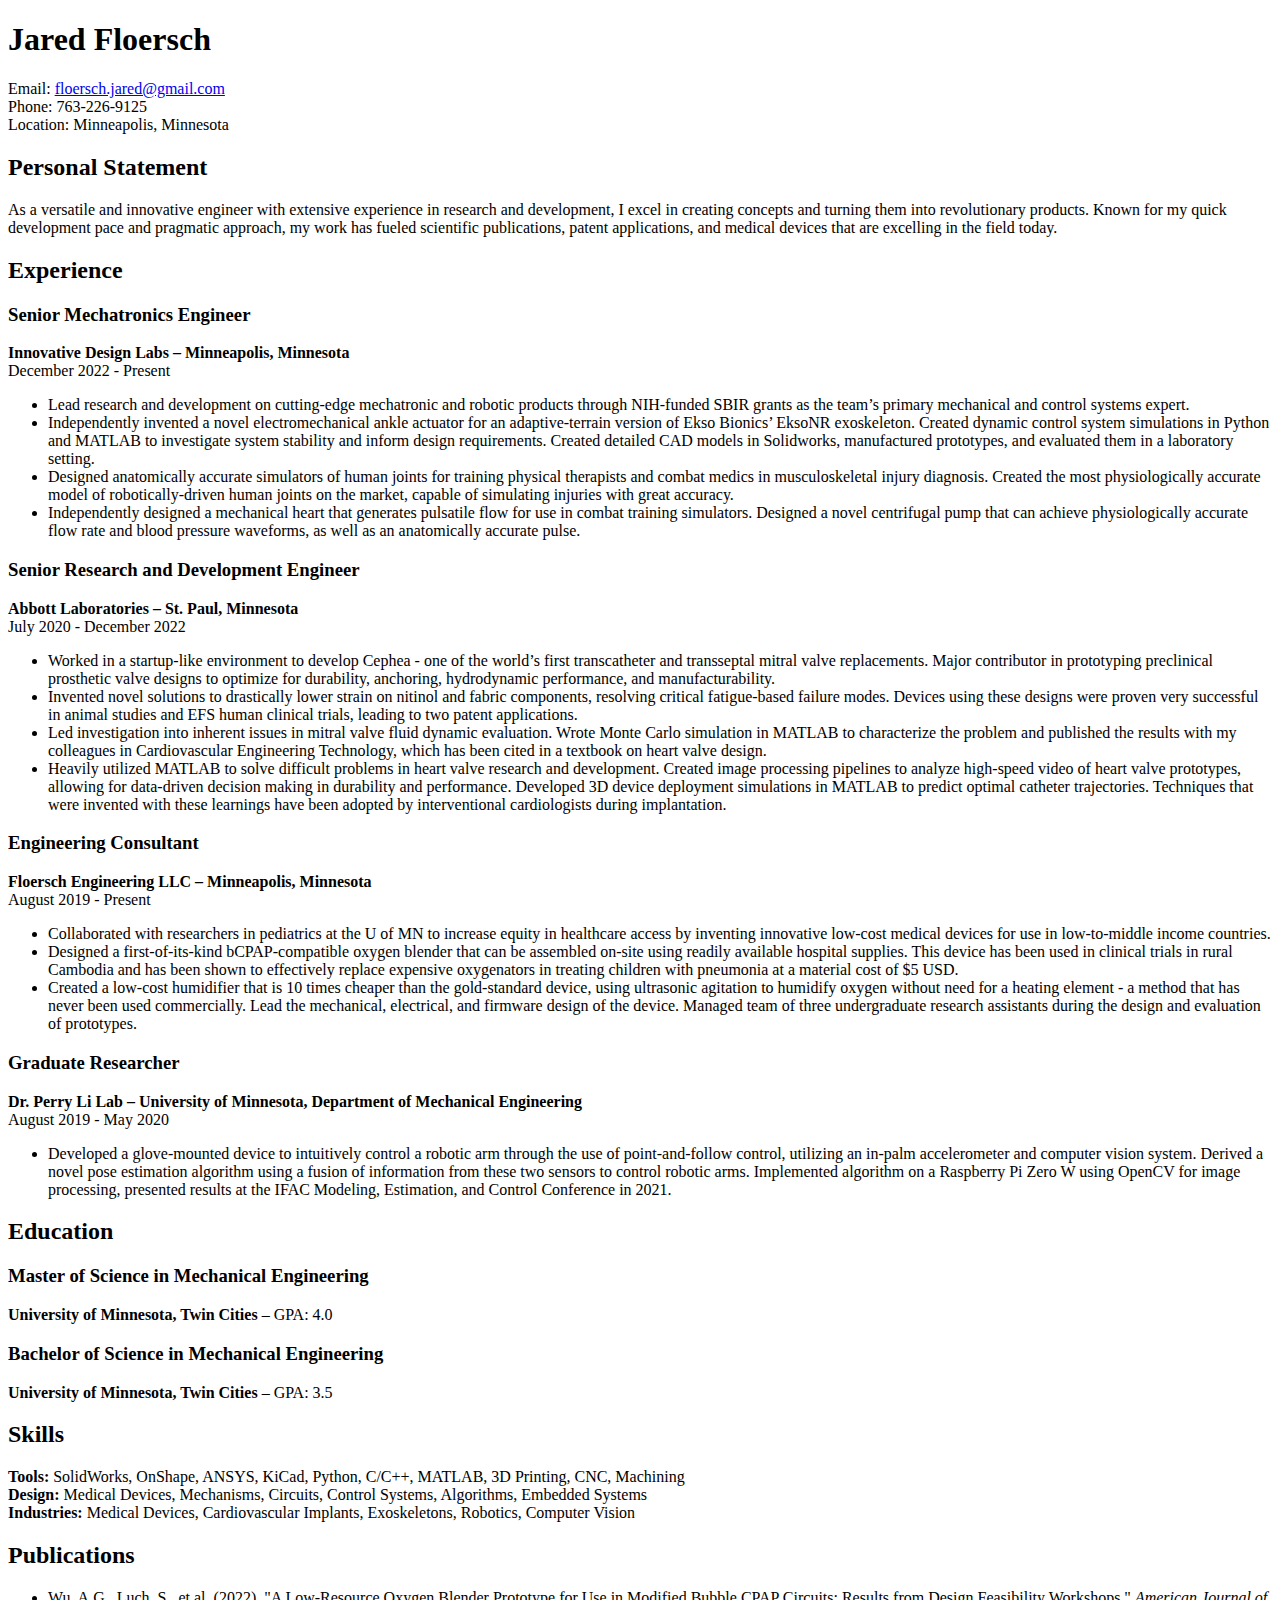
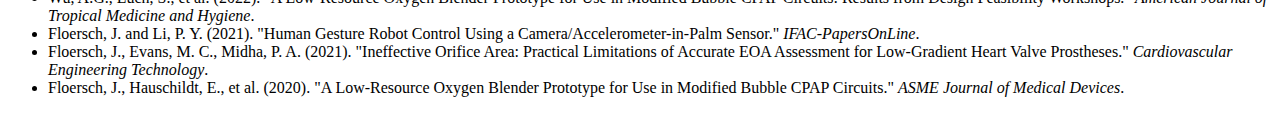
==== index.html @ d8b74ffd "latex" ====
<!DOCTYPE html>
<html lang="en">
<head>
<meta charset="UTF-8">
<title>Jared Floersch - Resume</title>
<link rel="stylesheet" href="https://latex.now.sh/style.css">
</head>
<body>
<h1>Jared Floersch</h1>
<p>Email: <a href="mailto:floersch.jared@gmail.com">floersch.jared@gmail.com</a><br>
Phone: 763-226-9125<br>
Location: Minneapolis, Minnesota</p>

<h2>Personal Statement</h2>
<p>As a versatile and innovative engineer with extensive experience in research and development, I excel in creating concepts and turning them into revolutionary products. Known for my quick development pace and pragmatic approach, my work has fueled scientific publications, patent applications, and medical devices that are excelling in the field today.</p>

<h2>Experience</h2>
<h3>Senior Mechatronics Engineer</h3>
<p><strong>Innovative Design Labs – Minneapolis, Minnesota</strong><br>
December 2022 - Present</p>
<ul>
<li>Lead research and development on cutting-edge mechatronic and robotic products through NIH-funded SBIR grants as the team’s primary mechanical and control systems expert.</li>
<li>Independently invented a novel electromechanical ankle actuator for an adaptive-terrain version of Ekso Bionics’ EksoNR exoskeleton. Created dynamic control system simulations in Python and MATLAB to investigate system stability and inform design requirements. Created detailed CAD models in Solidworks, manufactured prototypes, and evaluated them in a laboratory setting.</li>
<li>Designed anatomically accurate simulators of human joints for training physical therapists and combat medics in musculoskeletal injury diagnosis. Created the most physiologically accurate model of robotically-driven human joints on the market, capable of simulating injuries with great accuracy.</li>
<li>Independently designed a mechanical heart that generates pulsatile flow for use in combat training simulators. Designed a novel centrifugal pump that can achieve physiologically accurate flow rate and blood pressure waveforms, as well as an anatomically accurate pulse.</li>
</ul>

<h3>Senior Research and Development Engineer</h3>
<p><strong>Abbott Laboratories – St. Paul, Minnesota</strong><br>
July 2020 - December 2022</p>
<ul>
<li>Worked in a startup-like environment to develop Cephea - one of the world’s first transcatheter and transseptal mitral valve replacements. Major contributor in prototyping preclinical prosthetic valve designs to optimize for durability, anchoring, hydrodynamic performance, and manufacturability.</li>
<li>Invented novel solutions to drastically lower strain on nitinol and fabric components, resolving critical fatigue-based failure modes. Devices using these designs were proven very successful in animal studies and EFS human clinical trials, leading to two patent applications.</li>
<li>Led investigation into inherent issues in mitral valve fluid dynamic evaluation. Wrote Monte Carlo simulation in MATLAB to characterize the problem and published the results with my colleagues in Cardiovascular Engineering Technology, which has been cited in a textbook on heart valve design.</li>
<li>Heavily utilized MATLAB to solve difficult problems in heart valve research and development. Created image processing pipelines to analyze high-speed video of heart valve prototypes, allowing for data-driven decision making in durability and performance. Developed 3D device deployment simulations in MATLAB to predict optimal catheter trajectories. Techniques that were invented with these learnings have been adopted by interventional cardiologists during implantation.</li>
</ul>

<h3>Engineering Consultant</h3>
<p><strong>Floersch Engineering LLC – Minneapolis, Minnesota</strong><br>
August 2019 - Present</p>
<ul>
<li>Collaborated with researchers in pediatrics at the U of MN to increase equity in healthcare access by inventing innovative low-cost medical devices for use in low-to-middle income countries.</li>
<li>Designed a first-of-its-kind bCPAP-compatible oxygen blender that can be assembled on-site using readily available hospital supplies. This device has been used in clinical trials in rural Cambodia and has been shown to effectively replace expensive oxygenators in treating children with pneumonia at a material cost of $5 USD.</li>
<li>Created a low-cost humidifier that is 10 times cheaper than the gold-standard device, using ultrasonic agitation to humidify oxygen without need for a heating element - a method that has never been used commercially. Lead the mechanical, electrical, and firmware design of the device. Managed team of three undergraduate research assistants during the design and evaluation of prototypes.</li>
</ul>

<h3>Graduate Researcher</h3>
<p><strong>Dr. Perry Li Lab – University of Minnesota, Department of Mechanical Engineering</strong><br>
August 2019 - May 2020</p>
<ul>
<li>Developed a glove-mounted device to intuitively control a robotic arm through the use of point-and-follow control, utilizing an in-palm accelerometer and computer vision system. Derived a novel pose estimation algorithm using a fusion of information from these two sensors to control robotic arms. Implemented algorithm on a Raspberry Pi Zero W using OpenCV for image processing, presented results at the IFAC Modeling, Estimation, and Control Conference in 2021.
</ul>
<h2>Education</h2>
<h3>Master of Science in Mechanical Engineering</h3>
<p><strong>University of Minnesota, Twin Cities</strong> – GPA: 4.0</p>

<h3>Bachelor of Science in Mechanical Engineering</h3>
<p><strong>University of Minnesota, Twin Cities</strong> – GPA: 3.5</p>

<h2>Skills</h2>
<p><strong>Tools:</strong> SolidWorks, OnShape, ANSYS, KiCad, Python, C/C++, MATLAB, 3D Printing, CNC, Machining<br>
<strong>Design:</strong> Medical Devices, Mechanisms, Circuits, Control Systems, Algorithms, Embedded Systems<br>
<strong>Industries:</strong> Medical Devices, Cardiovascular Implants, Exoskeletons, Robotics, Computer Vision</p>

<h2>Publications</h2>
<ul>
    <li>Wu, A.G., Luch, S., et al. (2022). "A Low-Resource Oxygen Blender Prototype for Use in Modified Bubble CPAP Circuits: Results from Design Feasibility Workshops." <em>American Journal of Tropical Medicine and Hygiene</em>.</li>
    <li>Floersch, J. and Li, P. Y. (2021). "Human Gesture Robot Control Using a Camera/Accelerometer-in-Palm Sensor." <em>IFAC-PapersOnLine</em>.</li>
    <li>Floersch, J., Evans, M. C., Midha, P. A. (2021). "Ineffective Orifice Area: Practical Limitations of Accurate EOA Assessment for Low-Gradient Heart Valve Prostheses." <em>Cardiovascular Engineering Technology</em>.</li>
    <li>Floersch, J., Hauschildt, E., et al. (2020). "A Low-Resource Oxygen Blender Prototype for Use in Modified Bubble CPAP Circuits." <em>ASME Journal of Medical Devices</em>.</li>
</ul>
</body>
</html>
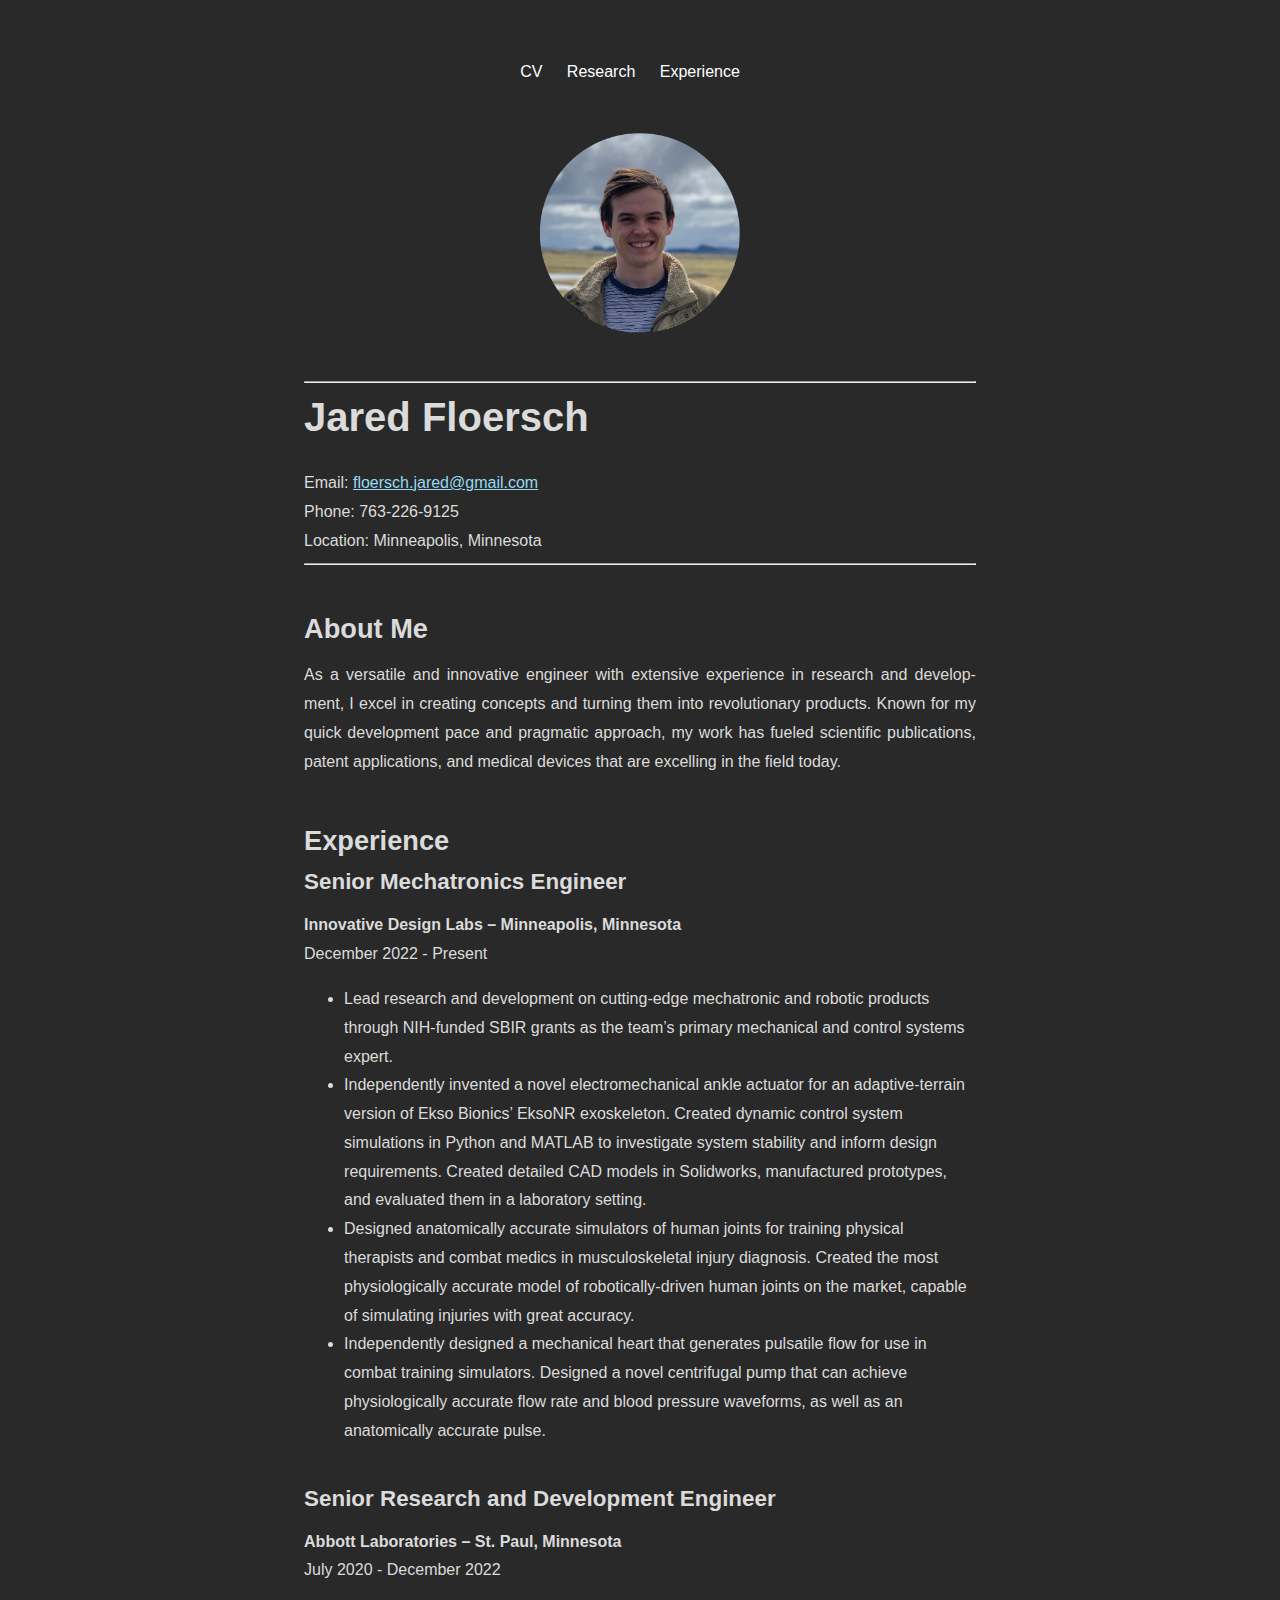
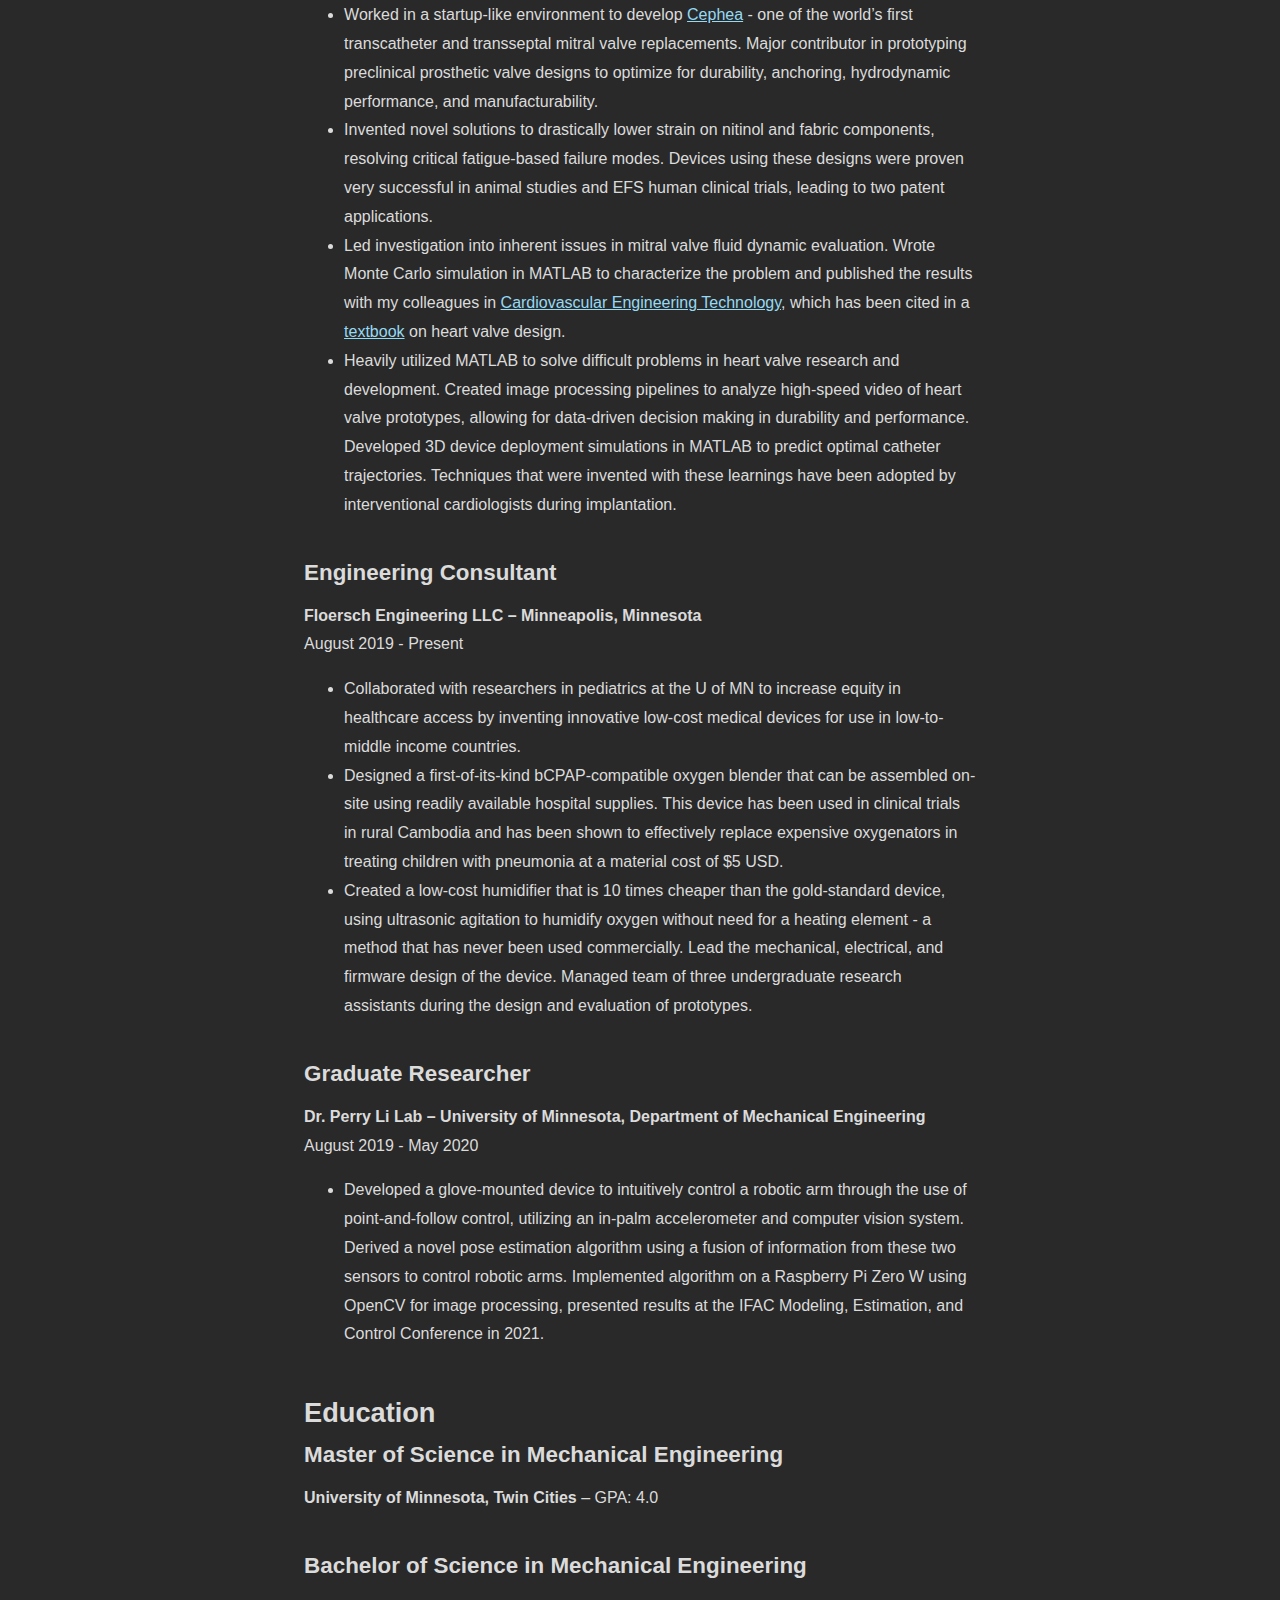
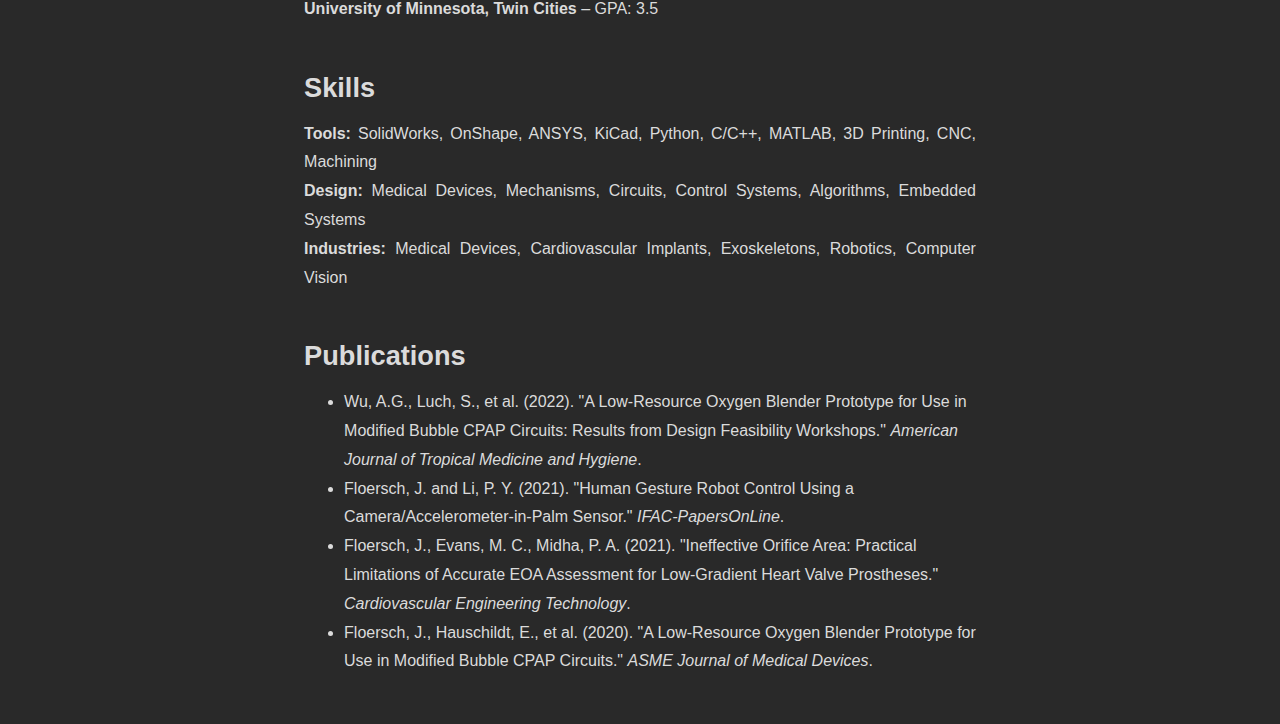
==== commit 3e7c8b94: "found good layout and styling" ====
--- a/index.html
+++ b/index.html
@@ -1,73 +1,90 @@
 <!DOCTYPE html>
 <html lang="en">
 <head>
-<meta charset="UTF-8">
-<title>Jared Floersch - Resume</title>
-<link rel="stylesheet" href="https://latex.now.sh/style.css">
+    <meta charset="UTF-8">
+    <title>Jared Floersch - Resume</title>
+    <link rel="stylesheet" href="styles.css">
 </head>
+
 <body>
-<h1>Jared Floersch</h1>
-<p>Email: <a href="mailto:floersch.jared@gmail.com">floersch.jared@gmail.com</a><br>
-Phone: 763-226-9125<br>
-Location: Minneapolis, Minnesota</p>
+    <nav>
+        <ul>
+            <li><a href="JaredFloerschResume.pdf" target="_blank" aria-label="Open CV in a new tab" rel="noopener noreferrer">CV</a></li>
+            <li><a href="#research">Research</a></li>
+            <li><a href="#experience">Experience</a></li>
+        </ul>
+    </nav>
 
-<h2>Personal Statement</h2>
-<p>As a versatile and innovative engineer with extensive experience in research and development, I excel in creating concepts and turning them into revolutionary products. Known for my quick development pace and pragmatic approach, my work has fueled scientific publications, patent applications, and medical devices that are excelling in the field today.</p>
+    <div style="display: flex; justify-content: center; padding-top: 20px; padding-bottom: 40px;">
+        <img src="pfp_circ.png" alt="Profile Photo" width="200">
+    </div>
 
-<h2>Experience</h2>
-<h3>Senior Mechatronics Engineer</h3>
-<p><strong>Innovative Design Labs – Minneapolis, Minnesota</strong><br>
-December 2022 - Present</p>
-<ul>
-<li>Lead research and development on cutting-edge mechatronic and robotic products through NIH-funded SBIR grants as the team’s primary mechanical and control systems expert.</li>
-<li>Independently invented a novel electromechanical ankle actuator for an adaptive-terrain version of Ekso Bionics’ EksoNR exoskeleton. Created dynamic control system simulations in Python and MATLAB to investigate system stability and inform design requirements. Created detailed CAD models in Solidworks, manufactured prototypes, and evaluated them in a laboratory setting.</li>
-<li>Designed anatomically accurate simulators of human joints for training physical therapists and combat medics in musculoskeletal injury diagnosis. Created the most physiologically accurate model of robotically-driven human joints on the market, capable of simulating injuries with great accuracy.</li>
-<li>Independently designed a mechanical heart that generates pulsatile flow for use in combat training simulators. Designed a novel centrifugal pump that can achieve physiologically accurate flow rate and blood pressure waveforms, as well as an anatomically accurate pulse.</li>
-</ul>
+    <hr>
+    <h1>Jared Floersch</h1>
+    <p>Email: <a href="mailto:floersch.jared@gmail.com">floersch.jared@gmail.com</a><br>
+    Phone: 763-226-9125<br>
+    Location: Minneapolis, Minnesota</p>
 
-<h3>Senior Research and Development Engineer</h3>
-<p><strong>Abbott Laboratories – St. Paul, Minnesota</strong><br>
-July 2020 - December 2022</p>
-<ul>
-<li>Worked in a startup-like environment to develop Cephea - one of the world’s first transcatheter and transseptal mitral valve replacements. Major contributor in prototyping preclinical prosthetic valve designs to optimize for durability, anchoring, hydrodynamic performance, and manufacturability.</li>
-<li>Invented novel solutions to drastically lower strain on nitinol and fabric components, resolving critical fatigue-based failure modes. Devices using these designs were proven very successful in animal studies and EFS human clinical trials, leading to two patent applications.</li>
-<li>Led investigation into inherent issues in mitral valve fluid dynamic evaluation. Wrote Monte Carlo simulation in MATLAB to characterize the problem and published the results with my colleagues in Cardiovascular Engineering Technology, which has been cited in a textbook on heart valve design.</li>
-<li>Heavily utilized MATLAB to solve difficult problems in heart valve research and development. Created image processing pipelines to analyze high-speed video of heart valve prototypes, allowing for data-driven decision making in durability and performance. Developed 3D device deployment simulations in MATLAB to predict optimal catheter trajectories. Techniques that were invented with these learnings have been adopted by interventional cardiologists during implantation.</li>
-</ul>
+    <hr>
 
-<h3>Engineering Consultant</h3>
-<p><strong>Floersch Engineering LLC – Minneapolis, Minnesota</strong><br>
-August 2019 - Present</p>
-<ul>
-<li>Collaborated with researchers in pediatrics at the U of MN to increase equity in healthcare access by inventing innovative low-cost medical devices for use in low-to-middle income countries.</li>
-<li>Designed a first-of-its-kind bCPAP-compatible oxygen blender that can be assembled on-site using readily available hospital supplies. This device has been used in clinical trials in rural Cambodia and has been shown to effectively replace expensive oxygenators in treating children with pneumonia at a material cost of $5 USD.</li>
-<li>Created a low-cost humidifier that is 10 times cheaper than the gold-standard device, using ultrasonic agitation to humidify oxygen without need for a heating element - a method that has never been used commercially. Lead the mechanical, electrical, and firmware design of the device. Managed team of three undergraduate research assistants during the design and evaluation of prototypes.</li>
-</ul>
+    <h2>About Me</h2>
+    <p>As a versatile and innovative engineer with extensive experience in research and development, I excel in creating concepts and turning them into revolutionary products. Known for my quick development pace and pragmatic approach, my work has fueled scientific publications, patent applications, and medical devices that are excelling in the field today.</p>
 
-<h3>Graduate Researcher</h3>
-<p><strong>Dr. Perry Li Lab – University of Minnesota, Department of Mechanical Engineering</strong><br>
-August 2019 - May 2020</p>
-<ul>
-<li>Developed a glove-mounted device to intuitively control a robotic arm through the use of point-and-follow control, utilizing an in-palm accelerometer and computer vision system. Derived a novel pose estimation algorithm using a fusion of information from these two sensors to control robotic arms. Implemented algorithm on a Raspberry Pi Zero W using OpenCV for image processing, presented results at the IFAC Modeling, Estimation, and Control Conference in 2021.
-</ul>
-<h2>Education</h2>
-<h3>Master of Science in Mechanical Engineering</h3>
-<p><strong>University of Minnesota, Twin Cities</strong> – GPA: 4.0</p>
+    <h2>Experience</h2>
+    <h3>Senior Mechatronics Engineer</h3>
+    <p><strong>Innovative Design Labs – Minneapolis, Minnesota</strong><br>
+    December 2022 - Present</p>
+    <ul>
+        <li>Lead research and development on cutting-edge mechatronic and robotic products through NIH-funded SBIR grants as the team’s primary mechanical and control systems expert.</li>
+        <li>Independently invented a novel electromechanical ankle actuator for an adaptive-terrain version of Ekso Bionics’ EksoNR exoskeleton. Created dynamic control system simulations in Python and MATLAB to investigate system stability and inform design requirements. Created detailed CAD models in Solidworks, manufactured prototypes, and evaluated them in a laboratory setting.</li>
+        <li>Designed anatomically accurate simulators of human joints for training physical therapists and combat medics in musculoskeletal injury diagnosis. Created the most physiologically accurate model of robotically-driven human joints on the market, capable of simulating injuries with great accuracy.</li>
+        <li>Independently designed a mechanical heart that generates pulsatile flow for use in combat training simulators. Designed a novel centrifugal pump that can achieve physiologically accurate flow rate and blood pressure waveforms, as well as an anatomically accurate pulse.</li>
+    </ul>
 
-<h3>Bachelor of Science in Mechanical Engineering</h3>
-<p><strong>University of Minnesota, Twin Cities</strong> – GPA: 3.5</p>
+    <h3>Senior Research and Development Engineer</h3>
+    <p><strong>Abbott Laboratories – St. Paul, Minnesota</strong><br>
+    July 2020 - December 2022</p>
+    <ul>
+        <li>Worked in a startup-like environment to develop <a href="http://doi.org/10.1016/j.jcin.2020.08.006">Cephea</a> - one of the world’s first transcatheter and transseptal mitral valve replacements. Major contributor in prototyping preclinical prosthetic valve designs to optimize for durability, anchoring, hydrodynamic performance, and manufacturability.</li>
+        <li>Invented novel solutions to drastically lower strain on nitinol and fabric components, resolving critical fatigue-based failure modes. Devices using these designs were proven very successful in animal studies and EFS human clinical trials, leading to two patent applications.</li>
+        <li>Led investigation into inherent issues in mitral valve fluid dynamic evaluation. Wrote Monte Carlo simulation in MATLAB to characterize the problem and published the results with my colleagues in <a href="https://doi.org/10.1007/s13239-021-00548-5">Cardiovascular Engineering Technology</a>, which has been cited in a <a href="https://doi.org/10.1007/978-3-031-25541-0_15">textbook</a> on heart valve design.</li>
+        <li>Heavily utilized MATLAB to solve difficult problems in heart valve research and development. Created image processing pipelines to analyze high-speed video of heart valve prototypes, allowing for data-driven decision making in durability and performance. Developed 3D device deployment simulations in MATLAB to predict optimal catheter trajectories. Techniques that were invented with these learnings have been adopted by interventional cardiologists during implantation.</li>
+    </ul>
 
-<h2>Skills</h2>
-<p><strong>Tools:</strong> SolidWorks, OnShape, ANSYS, KiCad, Python, C/C++, MATLAB, 3D Printing, CNC, Machining<br>
-<strong>Design:</strong> Medical Devices, Mechanisms, Circuits, Control Systems, Algorithms, Embedded Systems<br>
-<strong>Industries:</strong> Medical Devices, Cardiovascular Implants, Exoskeletons, Robotics, Computer Vision</p>
+    <h3>Engineering Consultant</h3>
+    <p><strong>Floersch Engineering LLC – Minneapolis, Minnesota</strong><br>
+    August 2019 - Present</p>
+    <ul>
+        <li>Collaborated with researchers in pediatrics at the U of MN to increase equity in healthcare access by inventing innovative low-cost medical devices for use in low-to-middle income countries.</li>
+        <li>Designed a first-of-its-kind bCPAP-compatible oxygen blender that can be assembled on-site using readily available hospital supplies. This device has been used in clinical trials in rural Cambodia and has been shown to effectively replace expensive oxygenators in treating children with pneumonia at a material cost of $5 USD.</li>
+        <li>Created a low-cost humidifier that is 10 times cheaper than the gold-standard device, using ultrasonic agitation to humidify oxygen without need for a heating element - a method that has never been used commercially. Lead the mechanical, electrical, and firmware design of the device. Managed team of three undergraduate research assistants during the design and evaluation of prototypes.</li>
+    </ul>
 
-<h2>Publications</h2>
-<ul>
-    <li>Wu, A.G., Luch, S., et al. (2022). "A Low-Resource Oxygen Blender Prototype for Use in Modified Bubble CPAP Circuits: Results from Design Feasibility Workshops." <em>American Journal of Tropical Medicine and Hygiene</em>.</li>
-    <li>Floersch, J. and Li, P. Y. (2021). "Human Gesture Robot Control Using a Camera/Accelerometer-in-Palm Sensor." <em>IFAC-PapersOnLine</em>.</li>
-    <li>Floersch, J., Evans, M. C., Midha, P. A. (2021). "Ineffective Orifice Area: Practical Limitations of Accurate EOA Assessment for Low-Gradient Heart Valve Prostheses." <em>Cardiovascular Engineering Technology</em>.</li>
-    <li>Floersch, J., Hauschildt, E., et al. (2020). "A Low-Resource Oxygen Blender Prototype for Use in Modified Bubble CPAP Circuits." <em>ASME Journal of Medical Devices</em>.</li>
-</ul>
+    <h3>Graduate Researcher</h3>
+    <p><strong>Dr. Perry Li Lab – University of Minnesota, Department of Mechanical Engineering</strong><br>
+    August 2019 - May 2020</p>
+    <ul>
+        <li>Developed a glove-mounted device to intuitively control a robotic arm through the use of point-and-follow control, utilizing an in-palm accelerometer and computer vision system. Derived a novel pose estimation algorithm using a fusion of information from these two sensors to control robotic arms. Implemented algorithm on a Raspberry Pi Zero W using OpenCV for image processing, presented results at the IFAC Modeling, Estimation, and Control Conference in 2021.
+    </ul>
+
+    <h2>Education</h2>
+    <h3>Master of Science in Mechanical Engineering</h3>
+    <p><strong>University of Minnesota, Twin Cities</strong> – GPA: 4.0</p>
+
+    <h3>Bachelor of Science in Mechanical Engineering</h3>
+    <p><strong>University of Minnesota, Twin Cities</strong> – GPA: 3.5</p>
+
+    <h2>Skills</h2>
+    <p><strong>Tools:</strong> SolidWorks, OnShape, ANSYS, KiCad, Python, C/C++, MATLAB, 3D Printing, CNC, Machining<br>
+    <strong>Design:</strong> Medical Devices, Mechanisms, Circuits, Control Systems, Algorithms, Embedded Systems<br>
+    <strong>Industries:</strong> Medical Devices, Cardiovascular Implants, Exoskeletons, Robotics, Computer Vision</p>
+
+    <h2>Publications</h2>
+    <ul>
+        <li>Wu, A.G., Luch, S., et al. (2022). "A Low-Resource Oxygen Blender Prototype for Use in Modified Bubble CPAP Circuits: Results from Design Feasibility Workshops." <em>American Journal of Tropical Medicine and Hygiene</em>.</li>
+        <li>Floersch, J. and Li, P. Y. (2021). "Human Gesture Robot Control Using a Camera/Accelerometer-in-Palm Sensor." <em>IFAC-PapersOnLine</em>.</li>
+        <li>Floersch, J., Evans, M. C., Midha, P. A. (2021). "Ineffective Orifice Area: Practical Limitations of Accurate EOA Assessment for Low-Gradient Heart Valve Prostheses." <em>Cardiovascular Engineering Technology</em>.</li>
+        <li>Floersch, J., Hauschildt, E., et al. (2020). "A Low-Resource Oxygen Blender Prototype for Use in Modified Bubble CPAP Circuits." <em>ASME Journal of Medical Devices</em>.</li>
+    </ul>
 </body>
 </html>
--- a/styles.css
+++ b/styles.css
@@ -0,0 +1,742 @@
+/*!
+ * LaTeX.css (https://latex.now.sh/)
+ *
+ * Source: https://github.com/vincentdoerig/latex-css
+ * Licensed under MIT (https://github.com/vincentdoerig/latex-css/blob/master/LICENSE)
+*/
+
+@font-face {
+  font-family: 'Latin Modern';
+  font-style: normal;
+  font-weight: normal;
+  font-display: swap;
+  src: url('./fonts/LM-regular.woff2') format('woff2'),
+    url('./fonts/LM-regular.woff') format('woff'),
+    url('./fonts/LM-regular.ttf') format('truetype');
+}
+
+@font-face {
+  font-family: 'Latin Modern';
+  font-style: italic;
+  font-weight: normal;
+  font-display: swap;
+  src: url('./fonts/LM-italic.woff2') format('woff2'),
+    url('./fonts/LM-italic.woff') format('woff'),
+    url('./fonts/LM-italic.ttf') format('truetype');
+}
+
+@font-face {
+  font-family: 'Latin Modern';
+  font-style: normal;
+  font-weight: bold;
+  font-display: swap;
+  src: url('./fonts/LM-bold.woff2') format('woff2'),
+    url('./fonts/LM-bold.woff') format('woff'),
+    url('./fonts/LM-bold.ttf') format('truetype');
+}
+
+@font-face {
+  font-family: 'Latin Modern';
+  font-style: italic;
+  font-weight: bold;
+  font-display: swap;
+  src: url('./fonts/LM-bold-italic.woff2') format('woff2'),
+    url('./fonts/LM-bold-italic.woff') format('woff'),
+    url('./fonts/LM-bold-italic.ttf') format('truetype');
+}
+
+@font-face {
+  font-family: 'Libertinus';
+  font-style: normal;
+  font-weight: normal;
+  font-display: swap;
+  src: url('./fonts/Libertinus-regular.woff2') format('woff2');
+}
+
+@font-face {
+  font-family: 'Libertinus';
+  font-style: italic;
+  font-weight: normal;
+  font-display: swap;
+  src: url('./fonts/Libertinus-italic.woff2') format('woff2');
+}
+
+@font-face {
+  font-family: 'Libertinus';
+  font-style: normal;
+  font-weight: bold;
+  font-display: swap;
+  src: url('./fonts/Libertinus-bold.woff2') format('woff2');
+}
+
+@font-face {
+  font-family: 'Libertinus';
+  font-style: italic;
+  font-weight: bold;
+  font-display: swap;
+  src: url('./fonts/Libertinus-bold-italic.woff2') format('woff2');
+}
+
+@font-face {
+  font-family: 'Libertinus';
+  font-style: normal;
+  font-weight: 600;
+  font-display: swap;
+  src: url('./fonts/Libertinus-semibold.woff2') format('woff2');
+}
+
+@font-face {
+  font-family: 'Libertinus';
+  font-style: italic;
+  font-weight: 600;
+  font-display: swap;
+  src: url('./fonts/Libertinus-semibold-italic.woff2') format('woff2');
+}
+
+/* Box sizing rules */
+*,
+*::before,
+*::after {
+  box-sizing: border-box;
+}
+
+
+:root {
+    --body-color: hsl(0, 0%, 86%);
+    --body-bg-color: hsl(0, 0%, 16%);
+    --link-visited: hsl(196 80% 77%);
+    --link-focus-outline: hsl(215, 63%, 73%);
+    --pre-bg-color: hsl(0, 1%, 25%);
+    --kbd-bg-color: hsl(0, 0%, 16%);
+    --kbd-border-color: hsl(210, 5%, 70%);
+    --table-border-color: white;
+    --sidenote-target-border-color: hsl(0, 0%, 59%);
+    --footnotes-border-color: hsl(0, 0%, 59%);
+    --proof-symbol-filter: invert(80%);
+  --text-indent-size: 1.463rem; /* In 12pt [Latin Modern font] LaTeX article
+  \parindent =~ 17.625pt; taking also into account the ratio
+  1pt[LaTeX] = (72 / 72.27) * 1pt[HTML], with default 12pt/1rem LaTeX.css font
+  size, the identation value in rem CSS units is: 
+  \parindent =~ 17.625 * (72 / 72.27) / 12 = 1.463rem. */
+}
+
+/* .latex-dark {
+  --body-color: hsl(0, 0%, 86%);
+  --body-bg-color: hsl(0, 0%, 16%);
+  --link-visited: hsl(196 80% 77%);
+  --link-focus-outline: hsl(215, 63%, 73%);
+  --pre-bg-color: hsl(0, 1%, 25%);
+  --kbd-bg-color: hsl(0, 0%, 16%);
+  --kbd-border-color: hsl(210, 5%, 70%);
+  --table-border-color: white;
+  --sidenote-target-border-color: hsl(0, 0%, 59%);
+  --footnotes-border-color: hsl(0, 0%, 59%);
+  --proof-symbol-filter: invert(80%);
+} */
+
+/* Remove default margin */
+body,
+h1,
+h2,
+h3,
+h4,
+p,
+ul[class],
+ol[class],
+li,
+figure,
+figcaption,
+dl,
+dd {
+  margin: 0;
+}
+
+/* Make default font-size 1rem and add smooth scrolling to anchors */
+html {
+  font-size: 1rem;
+}
+@media (prefers-reduced-motion: no-preference) {
+  html {
+    scroll-behavior: smooth;
+  }
+}
+
+body.libertinus {
+  font-family: 'Libertinus', Georgia, Cambria, 'Times New Roman', Times, serif;
+}
+
+body {
+  font-family: 'Helvetica', 'Arial', sans-serif;
+  line-height: 1.8;
+
+  max-width: 80ch;
+  min-height: 100vh;
+  overflow-x: hidden;
+  margin: 0 auto;
+  padding: 2rem 1.25rem;
+
+  counter-reset: theorem definition sidenote-counter;
+
+  color: var(--body-color);
+  background-color: var(--body-bg-color);
+
+  text-rendering: optimizeLegibility;
+}
+
+/* Justify and hyphenate all paragraphs */
+p {
+  text-align: justify;
+  hyphens: auto;
+  -webkit-hyphens: auto;
+  -moz-hyphens: auto;
+  margin-top: 1rem;
+}
+
+/* Indents paragraphs like in LaTeX documents*/
+.indent-pars p {
+  text-indent: var(--text-indent-size);
+}
+
+.indent-pars p.no-indent,
+p.no-indent {
+  text-indent: 0;
+}
+
+.indent-pars ol p,
+.indent-pars ul p {
+  text-indent: 0;
+}
+
+.indent-pars h2 + p,
+.indent-pars h3 + p,
+.indent-pars h4 + p {
+  text-indent: 0;
+}
+
+/* A elements that don't have a class get default styles */
+a:not([class]) {
+  text-decoration-skip-ink: auto;
+}
+
+/* Make links red */
+a,
+a:visited {
+  color: var(--link-visited);
+}
+
+a:focus {
+  outline-offset: 2px;
+  outline: 2px solid var(--link-focus-outline);
+}
+
+/* Make images easier to work with */
+img {
+  max-width: 100%;
+  height: auto;
+  display: block;
+}
+
+/* Inherit fonts for inputs and buttons */
+input,
+button,
+textarea,
+select {
+  font: inherit;
+}
+
+/* Prevent textarea from overflowing */
+textarea {
+  width: 100%;
+}
+
+/* Natural flow and rhythm in articles by default */
+article > * + * {
+  margin-top: 1em;
+}
+
+/* Styles for inline code or code snippets */
+code,
+pre,
+kbd {
+  font-family: Menlo, Monaco, Consolas, 'Liberation Mono', 'Courier New',
+    monospace;
+  font-size: 85%;
+  hyphens: none;
+}
+pre {
+  padding: 1rem 1.4rem;
+  max-width: 100%;
+  overflow: auto;
+  border-radius: 4px;
+  background: var(--pre-bg-color);
+}
+pre code {
+  font-size: 95%;
+  position: relative;
+}
+kbd {
+  background: var(--kbd-bg-color);
+  border: 1px solid var(--kbd-border-color);
+  border-radius: 2px;
+  padding: 2px 4px;
+  font-size: 75%;
+}
+
+/* Better tables */
+table:not(.borders-custom) {
+  border-collapse: collapse;
+  border-spacing: 0;
+  width: auto;
+  max-width: 100%;
+  border-top: var(--border-width-thick) solid var(--table-border-color);
+  border-bottom: var(--border-width-thick) solid var(--table-border-color);
+  /* display: block; */
+  overflow-x: auto; /* does not work because element is not block */
+  /* white-space: nowrap; */
+  counter-increment: caption;
+}
+/* add bottom border on column table headings  */
+table:not(.borders-custom) tr > th[scope='col'] {
+  border-bottom: var(--border-width-thin) solid var(--table-border-color);
+}
+/* add right border on row table headings  */
+table:not(.borders-custom) tr > th[scope='row'] {
+  border-right: var(--border-width-thin) solid var(--table-border-color);
+}
+table:not(.borders-custom) > tbody > tr:first-child > td,
+table:not(.borders-custom) > tbody > tr:first-child > th {
+  border-top: var(--border-width-thin) solid var(--table-border-color);
+}
+table:not(.borders-custom) > tbody > tr:last-child > td,
+table:not(.borders-custom) > tbody > tr:last-child > th {
+  border-bottom: var(--border-width-thin) solid var(--table-border-color);
+}
+
+th,
+td {
+  text-align: left;
+  padding: 0.5rem;
+  line-height: 1.1;
+}
+/* Table caption */
+caption {
+  text-align: left;
+  font-size: 0.923em;
+  /* border-bottom: 2pt solid #000; */
+  padding: 0 0.25em 0.25em;
+  width: 100%;
+  margin-left: 0;
+}
+
+caption::before {
+  content: 'Table ' counter(caption) '. ';
+  font-weight: bold;
+}
+
+/* allow scroll on the x-axis */
+.scroll-wrapper {
+  overflow-x: auto;
+}
+
+/* if a table is wrapped in a scroll wrapper,
+  the table cells shouldn't wrap */
+.scroll-wrapper > table td {
+  white-space: nowrap;
+}
+
+/* Table custom borders */
+table.borders-custom {
+  border-collapse: collapse;
+  border-spacing: 0;
+  width: auto;
+  max-width: 100%;
+  overflow-x: auto;
+  counter-increment: caption;
+}
+
+.border-top-thick {
+  border-top: var(--border-width-thick) solid var(--table-border-color);
+}
+.border-right-thick {
+  border-right: var(--border-width-thick) solid var(--table-border-color);
+}
+.border-bottom-thick {
+  border-bottom: var(--border-width-thick) solid var(--table-border-color);
+}
+.border-left-thick {
+  border-left: var(--border-width-thick) solid var(--table-border-color);
+}
+
+.border-top-thin {
+  border-top: var(--border-width-thin) solid var(--table-border-color);
+}
+.border-right-thin {
+  border-right: var(--border-width-thin) solid var(--table-border-color);
+}
+.border-bottom-thin {
+  border-bottom: var(--border-width-thin) solid var(--table-border-color);
+}
+.border-left-thin {
+  border-left: var(--border-width-thin) solid var(--table-border-color);
+}
+
+/* Table column alignment */
+.col-1-l tr > :nth-child(1),
+.col-2-l tr > :nth-child(2),
+.col-3-l tr > :nth-child(3),
+.col-4-l tr > :nth-child(4),
+.col-5-l tr > :nth-child(5),
+.col-6-l tr > :nth-child(6),
+.col-7-l tr > :nth-child(7),
+.col-8-l tr > :nth-child(8),
+.col-9-l tr > :nth-child(9),
+.col-10-l tr > :nth-child(10),
+.col-11-l tr > :nth-child(11),
+.col-12-l tr > :nth-child(12) {
+  text-align: left;
+}
+.col-1-c tr > :nth-child(1),
+.col-2-c tr > :nth-child(2),
+.col-3-c tr > :nth-child(3),
+.col-4-c tr > :nth-child(4),
+.col-5-c tr > :nth-child(5),
+.col-6-c tr > :nth-child(6),
+.col-7-c tr > :nth-child(7),
+.col-8-c tr > :nth-child(8),
+.col-9-c tr > :nth-child(9),
+.col-10-c tr > :nth-child(10),
+.col-11-c tr > :nth-child(11),
+.col-12-c tr > :nth-child(12) {
+  text-align: center;
+}
+.col-1-r tr > :nth-child(1),
+.col-2-r tr > :nth-child(2),
+.col-3-r tr > :nth-child(3),
+.col-4-r tr > :nth-child(4),
+.col-5-r tr > :nth-child(5),
+.col-6-r tr > :nth-child(6),
+.col-7-r tr > :nth-child(7),
+.col-8-r tr > :nth-child(8),
+.col-9-r tr > :nth-child(9),
+.col-10-r tr > :nth-child(10),
+.col-11-r tr > :nth-child(11),
+.col-12-r tr > :nth-child(12) {
+  text-align: right;
+}
+
+/* Center align the title */
+h1:first-child {
+  text-align: center;
+}
+
+/* Nested ordered list for ToC */
+nav ol {
+  counter-reset: item;
+  padding-left: 2rem;
+}
+nav li {
+  display: block;
+}
+/* nav li:before {
+  content: counters(item, '.') ' ';
+  counter-increment: item;
+  padding-right: 0.85rem;
+} */
+
+/* Center definitions (most useful for display equations) */
+dl dd {
+  text-align: center;
+}
+
+/* Theorem */
+.theorem {
+  counter-increment: theorem;
+  display: block;
+  margin: 12px 0;
+  font-style: italic;
+}
+.theorem::before {
+  content: 'Theorem ' counter(theorem) '. ';
+  font-weight: bold;
+  font-style: normal;
+}
+
+/* Lemma */
+.lemma {
+  counter-increment: theorem;
+  display: block;
+  margin: 12px 0;
+  font-style: italic;
+}
+.lemma::before {
+  content: 'Lemma ' counter(theorem) '. ';
+  font-weight: bold;
+  font-style: normal;
+}
+
+/* Proof */
+.proof {
+  display: block;
+  margin: 12px 0;
+  font-style: normal;
+  position: relative;
+}
+.proof::before {
+  content: 'Proof. ' attr(title);
+  font-style: italic;
+}
+.proof:after {
+  content: '◾️';
+  filter: var(--proof-symbol-filter);
+  position: absolute;
+  right: -12px;
+  bottom: -2px;
+}
+
+/* Definition */
+.definition {
+  counter-increment: definition;
+  display: block;
+  margin: 12px 0;
+  font-style: normal;
+}
+.definition::before {
+  content: 'Definition ' counter(definition) '. ';
+  font-weight: bold;
+  font-style: normal;
+}
+
+/* Center align author name, use small caps and add vertical spacing  */
+.author {
+  margin: 0.85rem 0;
+  font-variant-caps: small-caps;
+  text-align: center;
+}
+
+/* Sidenotes */
+
+.sidenote {
+  font-size: 0.8rem;
+  float: right;
+  clear: right;
+  width: 18vw;
+  margin-right: -20vw;
+  margin-bottom: 1em;
+  text-indent: 0;
+}
+
+.sidenote.left {
+  float: left;
+  margin-left: -20vw;
+  margin-bottom: 1em;
+  text-indent: 0;
+}
+
+/* (WIP) add border when a sidenote is clicked on */
+.sidenote:target {
+  border: var(--sidenote-target-border-color) 1.5px solid;
+  padding: 0 .5rem;
+  scroll-margin-block-start: 10rem;
+}
+
+/* sidenote counter */
+.sidenote-number {
+  counter-increment: sidenote-counter;
+}
+
+.sidenote-number::after,
+.sidenote::before {
+  position: relative;
+  vertical-align: baseline;
+}
+
+/* add number in main content */
+.sidenote-number::after {
+  content: counter(sidenote-counter);
+  font-size: 0.7rem;
+  top: -0.5rem;
+  left: 0.1rem;
+}
+
+/* add number in front of the sidenote */
+.sidenote-number ~ .sidenote::before {
+  content: counter(sidenote-counter) ' ';
+  font-size: 0.7rem;
+  top: -0.5rem;
+}
+
+label.sidenote-toggle:not(.sidenote-number) {
+  display: none;
+}
+
+/* sidenotes inside blockquotes are indented more */
+blockquote .sidenote {
+  margin-right: -24vw;
+  width: 18vw;
+}
+
+
+label.sidenote-toggle {
+  display: inline;
+  cursor: pointer;
+}
+
+input.sidenote-toggle {
+  display: none;
+}
+
+@media (max-width: 1050px) {
+  label.sidenote-toggle:not(.sidenote-number) {
+    display: inline;
+  }
+  .sidenote {
+    display: none;
+  }
+  .sidenote-toggle:checked + .sidenote {
+    display: block;
+    margin: 0.5rem 1.25rem 1rem 0.5rem;
+    float: left;
+    left: 1rem;
+    clear: both;
+    width: 95%;
+  }
+  /* tweak indentation of sidenote inside a blockquote */
+  blockquote .sidenote {
+    margin-right: -25vw;
+    width: 16vw;
+  }
+}
+
+/* Make footnote text smaller and left align it (looks bad with long URLs) */
+.footnotes p {
+  text-align: left;
+  line-height: 1.5;
+  font-size: 85%;
+  margin-bottom: 0.4rem;
+}
+.footnotes {
+  border-top: 1px solid var(--footnotes-border-color);
+}
+
+/* Center title and paragraph */
+.abstract,
+.abstract p {
+  text-align: center;
+  margin-top: 0;
+}
+.abstract {
+  margin: 2.25rem 0;
+}
+.abstract > h2 {
+  font-size: 1rem;
+  margin-bottom: -0.2rem;
+}
+
+/* Format the LaTeX symbol correctly (a higher up, e lower) */
+.latex span:nth-child(1) {
+  text-transform: uppercase;
+  font-size: 0.75em;
+  vertical-align: 0.28em;
+  margin-left: -0.48em;
+  margin-right: -0.15em;
+  line-height: 1ex;
+}
+
+.latex span:nth-child(2) {
+  text-transform: uppercase;
+  vertical-align: -0.5ex;
+  margin-left: -0.1667em;
+  margin-right: -0.125em;
+  line-height: 1ex;
+}
+
+/* Heading typography */
+h1 {
+  font-size: 2.5rem;
+  line-height: 3.25rem;
+  margin-bottom: 1.625rem;
+}
+
+h2 {
+  font-size: 1.7rem;
+  line-height: 2rem;
+  margin-top: 3rem;
+}
+
+h3 {
+  font-size: 1.4rem;
+  margin-top: 2.5rem;
+}
+
+h4 {
+  font-size: 1.2rem;
+  margin-top: 2rem;
+}
+
+h5 {
+  font-size: 1rem;
+  margin-top: 1.8rem;
+}
+
+h6 {
+  font-size: 1rem;
+  font-style: italic;
+  font-weight: normal;
+  margin-top: 2.5rem;
+}
+
+h3,
+h4,
+h5,
+h6 {
+  line-height: 1.625rem;
+}
+
+h1 + h2 {
+  margin-top: 1.625rem;
+}
+
+h2 + h3,
+h3 + h4,
+h4 + h5 {
+  margin-top: 0.8rem;
+}
+
+h5 + h6 {
+  margin-top: -0.8rem;
+}
+
+h2,
+h3,
+h4,
+h5,
+h6 {
+  margin-bottom: 0.8rem;
+}
+
+
+nav {
+    color: #fff;
+    text-align: center;
+    padding: 10px 0;
+}
+
+nav ul {
+    list-style-type: none; /* Removes bullet points from the list */
+    padding: 0;
+}
+
+nav ul li {
+    display: inline; /* Displays list items in a row */
+    margin-right: 20px;
+}
+
+nav ul li a {
+    color: white; /* Sets text color */
+    text-decoration: none; /* Removes underline from links */
+    font-size: 16px;
+}
+
+nav ul li a:hover {
+    text-decoration: underline; /* Adds an underline on hover */
+}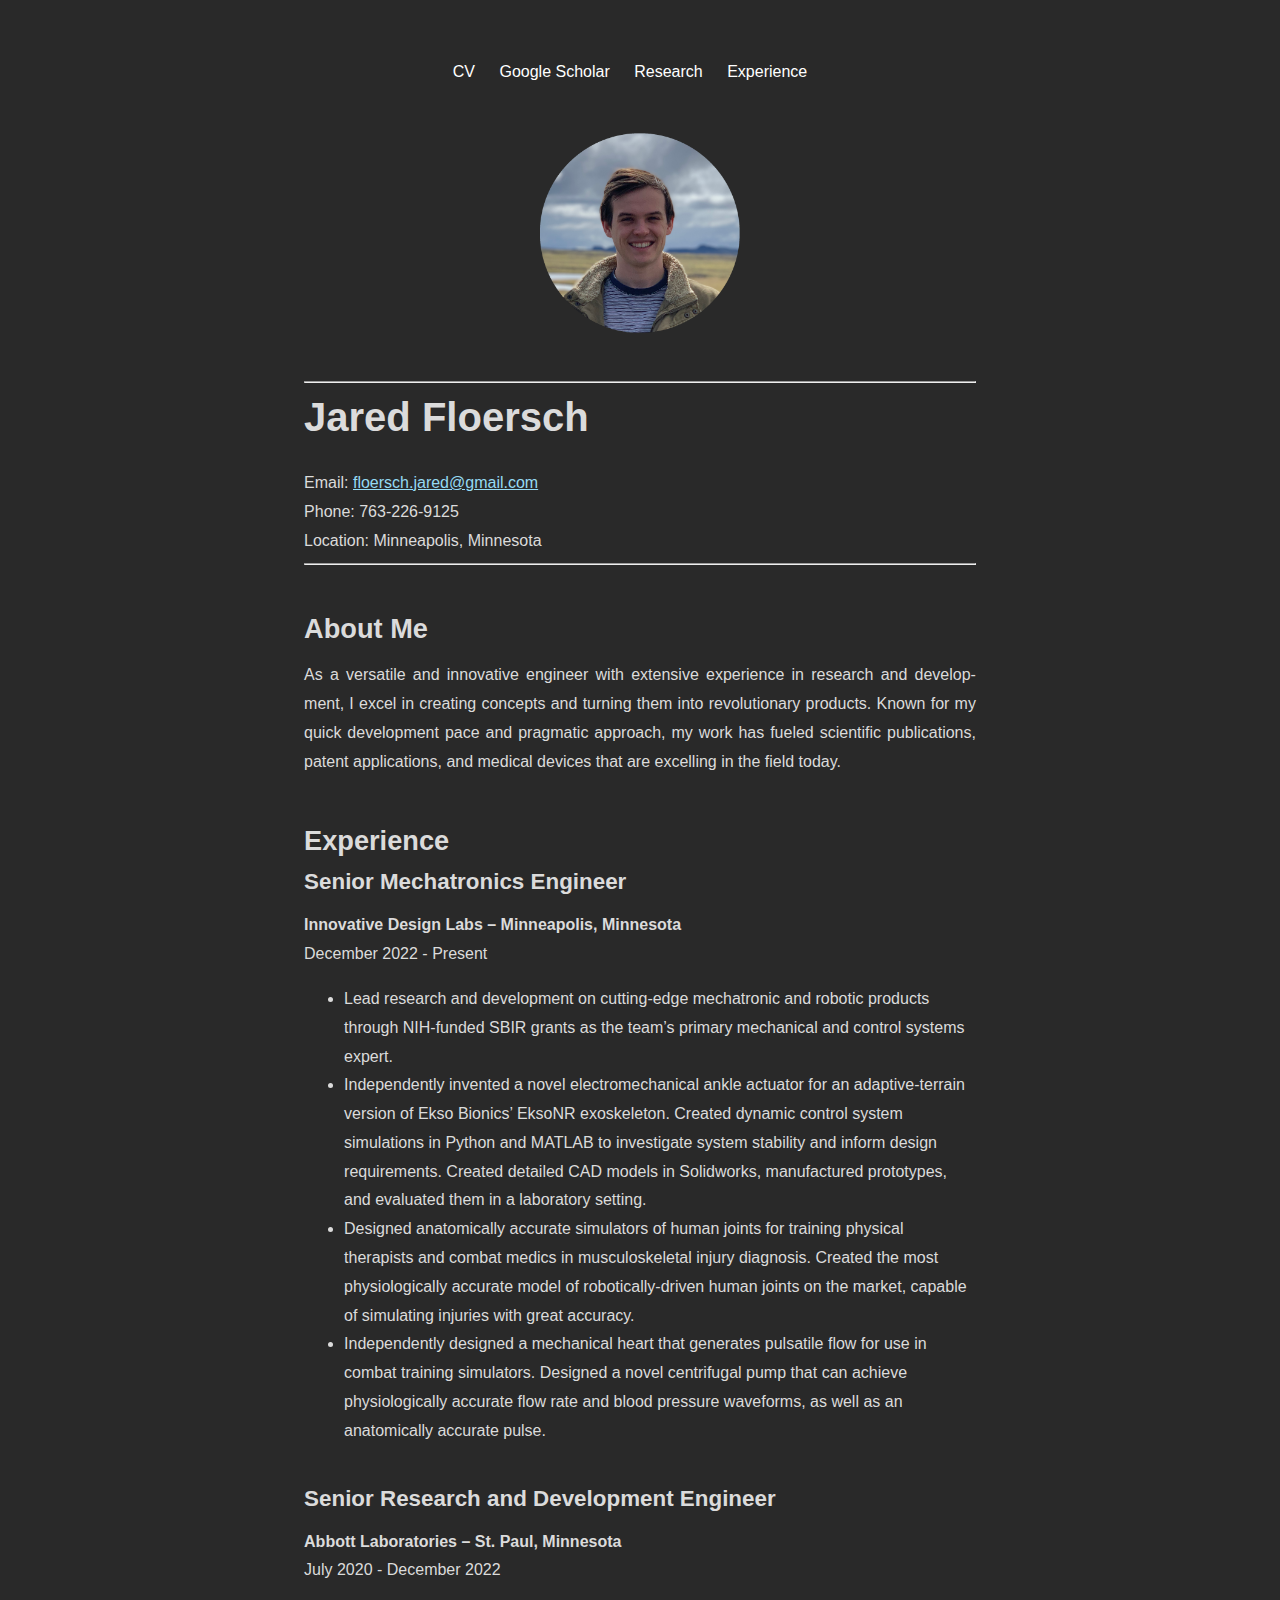
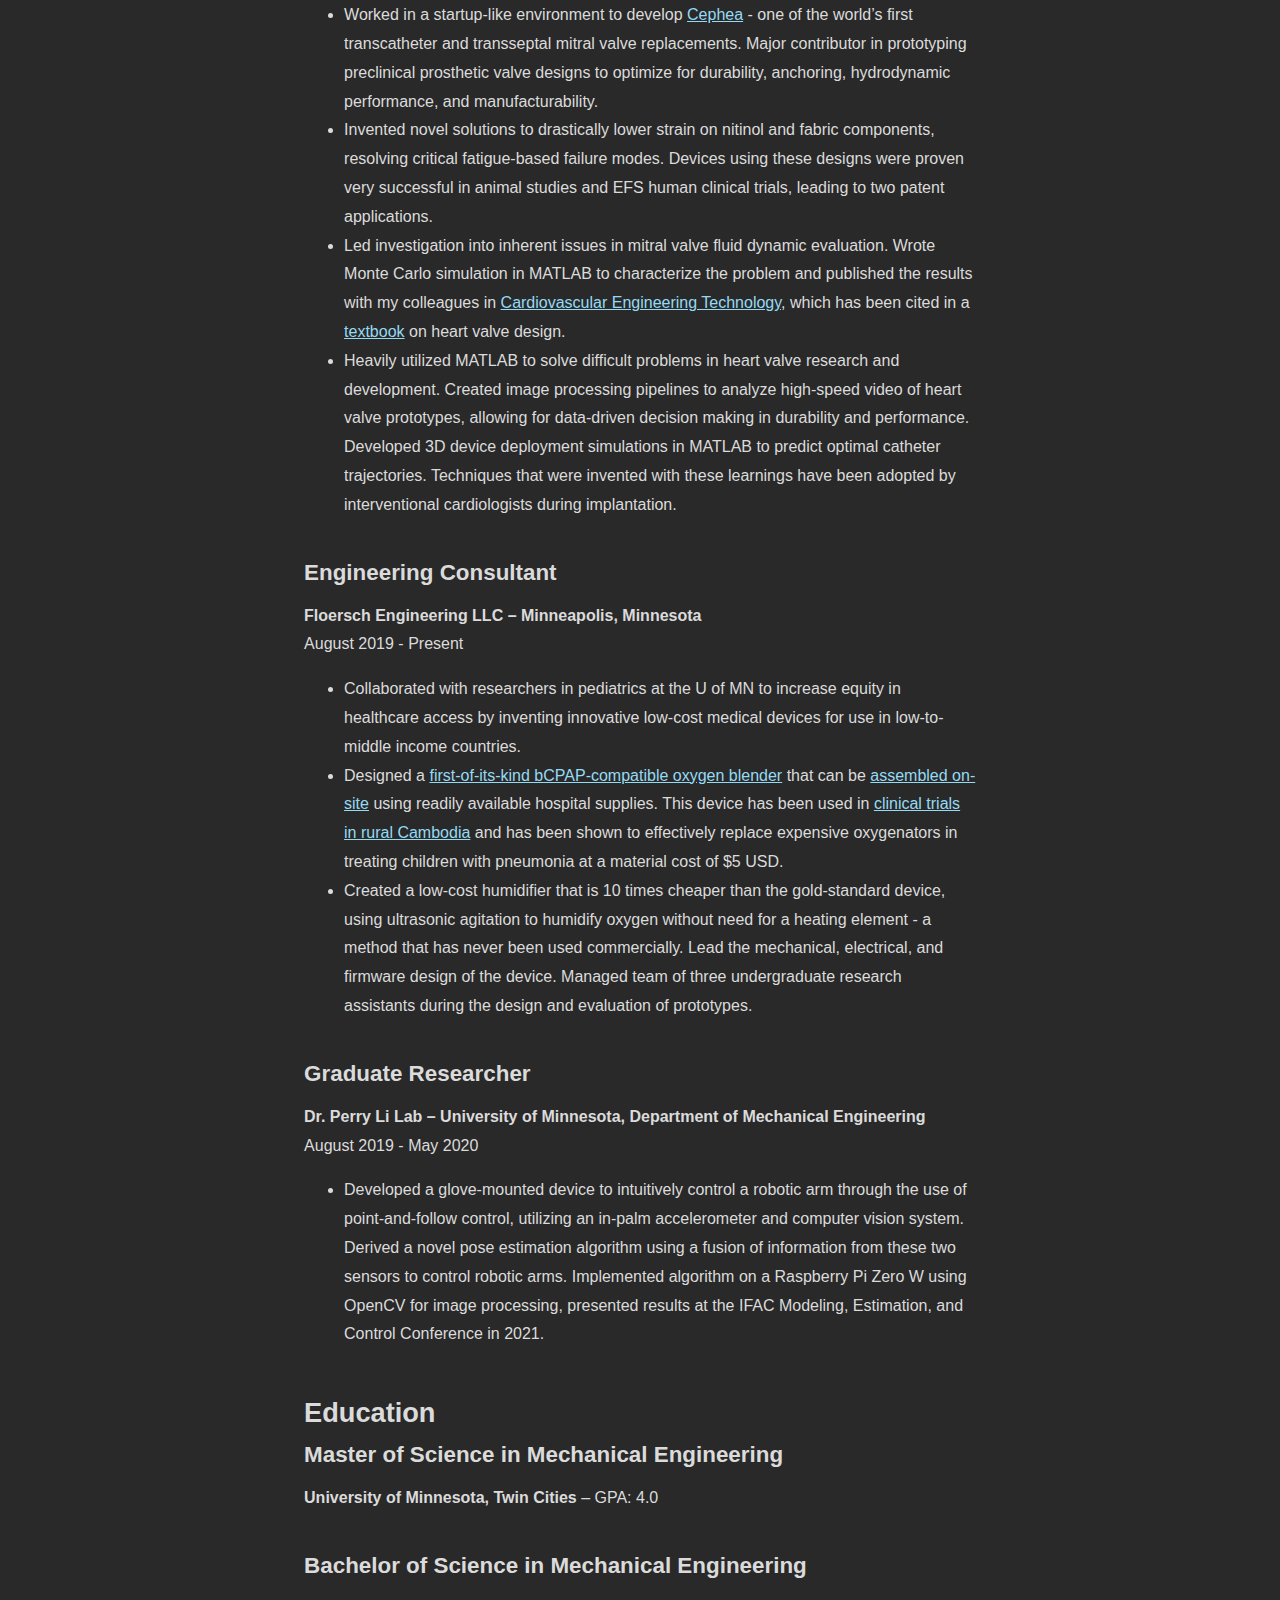
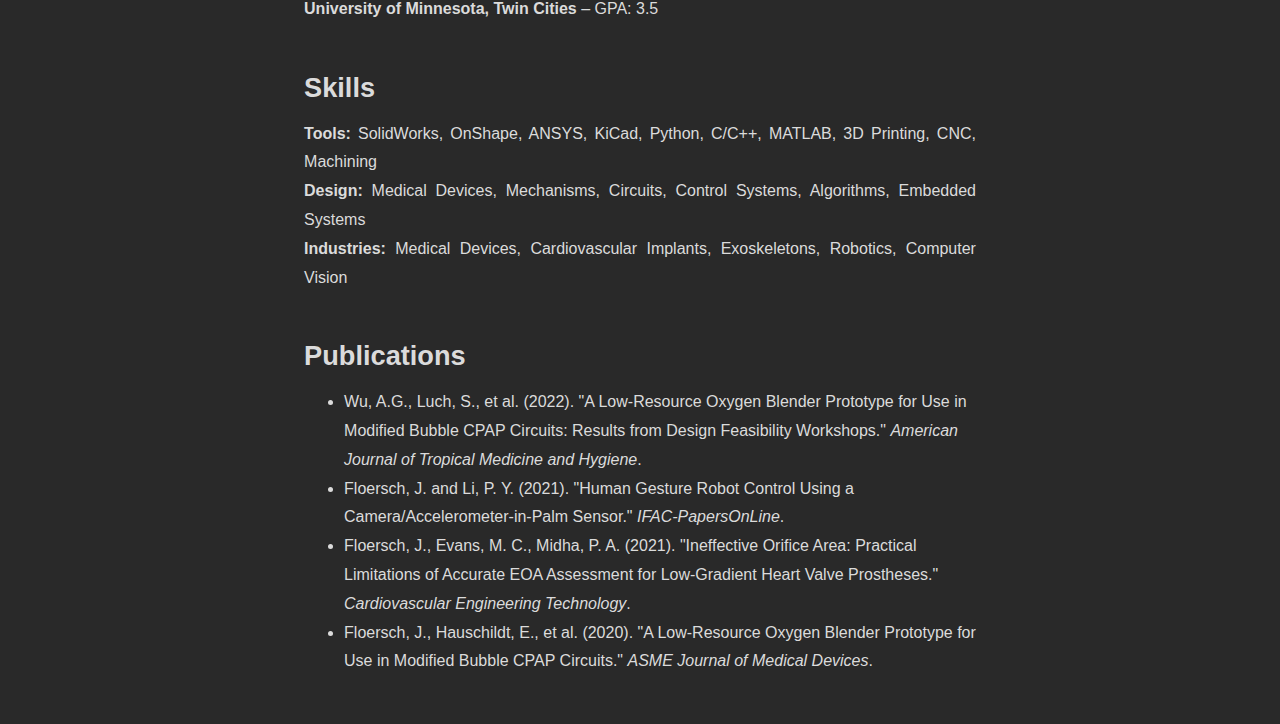
==== commit 20e078eb: "fixing mobile width" ====
--- a/index.html
+++ b/index.html
@@ -10,6 +10,7 @@
     <nav>
         <ul>
             <li><a href="JaredFloerschResume.pdf" target="_blank" aria-label="Open CV in a new tab" rel="noopener noreferrer">CV</a></li>
+            <li><a href="https://scholar.google.com/citations?user=ttcZefAAAAAJ&hl=en&oi=ao">Google Scholar</a></li>
             <li><a href="#research">Research</a></li>
             <li><a href="#experience">Experience</a></li>
         </ul>
@@ -56,7 +57,7 @@
     August 2019 - Present</p>
     <ul>
         <li>Collaborated with researchers in pediatrics at the U of MN to increase equity in healthcare access by inventing innovative low-cost medical devices for use in low-to-middle income countries.</li>
-        <li>Designed a first-of-its-kind bCPAP-compatible oxygen blender that can be assembled on-site using readily available hospital supplies. This device has been used in clinical trials in rural Cambodia and has been shown to effectively replace expensive oxygenators in treating children with pneumonia at a material cost of $5 USD.</li>
+        <li>Designed a <a href="https://doi.org/10.1115/1.4045899">first-of-its-kind bCPAP-compatible oxygen blender</a> that can be <a href="http://doi.org/10.4269/ajtmh.22-0091">assembled on-site</a> using readily available hospital supplies. This device has been used in <a href="https://doi.org/10.3389/fped.2024.1313781">clinical trials in rural Cambodia</a> and has been shown to effectively replace expensive oxygenators in treating children with pneumonia at a material cost of $5 USD.</li>
         <li>Created a low-cost humidifier that is 10 times cheaper than the gold-standard device, using ultrasonic agitation to humidify oxygen without need for a heating element - a method that has never been used commercially. Lead the mechanical, electrical, and firmware design of the device. Managed team of three undergraduate research assistants during the design and evaluation of prototypes.</li>
     </ul>
 
--- a/styles.css
+++ b/styles.css
@@ -6,102 +6,121 @@
 */
 
 @font-face {
-  font-family: 'Latin Modern';
-  font-style: normal;
-  font-weight: normal;
-  font-display: swap;
-  src: url('./fonts/LM-regular.woff2') format('woff2'),
-    url('./fonts/LM-regular.woff') format('woff'),
-    url('./fonts/LM-regular.ttf') format('truetype');
-}
-
-@font-face {
-  font-family: 'Latin Modern';
-  font-style: italic;
-  font-weight: normal;
-  font-display: swap;
-  src: url('./fonts/LM-italic.woff2') format('woff2'),
-    url('./fonts/LM-italic.woff') format('woff'),
-    url('./fonts/LM-italic.ttf') format('truetype');
-}
-
-@font-face {
-  font-family: 'Latin Modern';
-  font-style: normal;
-  font-weight: bold;
-  font-display: swap;
-  src: url('./fonts/LM-bold.woff2') format('woff2'),
-    url('./fonts/LM-bold.woff') format('woff'),
-    url('./fonts/LM-bold.ttf') format('truetype');
-}
-
-@font-face {
-  font-family: 'Latin Modern';
-  font-style: italic;
-  font-weight: bold;
-  font-display: swap;
-  src: url('./fonts/LM-bold-italic.woff2') format('woff2'),
-    url('./fonts/LM-bold-italic.woff') format('woff'),
-    url('./fonts/LM-bold-italic.ttf') format('truetype');
-}
-
-@font-face {
-  font-family: 'Libertinus';
-  font-style: normal;
-  font-weight: normal;
-  font-display: swap;
-  src: url('./fonts/Libertinus-regular.woff2') format('woff2');
-}
-
-@font-face {
-  font-family: 'Libertinus';
-  font-style: italic;
-  font-weight: normal;
-  font-display: swap;
-  src: url('./fonts/Libertinus-italic.woff2') format('woff2');
-}
-
-@font-face {
-  font-family: 'Libertinus';
-  font-style: normal;
-  font-weight: bold;
-  font-display: swap;
-  src: url('./fonts/Libertinus-bold.woff2') format('woff2');
-}
-
-@font-face {
-  font-family: 'Libertinus';
-  font-style: italic;
-  font-weight: bold;
-  font-display: swap;
-  src: url('./fonts/Libertinus-bold-italic.woff2') format('woff2');
-}
-
-@font-face {
-  font-family: 'Libertinus';
-  font-style: normal;
-  font-weight: 600;
-  font-display: swap;
-  src: url('./fonts/Libertinus-semibold.woff2') format('woff2');
-}
-
-@font-face {
-  font-family: 'Libertinus';
-  font-style: italic;
-  font-weight: 600;
-  font-display: swap;
-  src: url('./fonts/Libertinus-semibold-italic.woff2') format('woff2');
+    font-family: 'Latin Modern';
+    font-style: normal;
+    font-weight: normal;
+    font-display: swap;
+    src: url('./fonts/LM-regular.woff2') format('woff2'),
+        url('./fonts/LM-regular.woff') format('woff'),
+        url('./fonts/LM-regular.ttf') format('truetype');
+}
+
+@font-face {
+    font-family: 'Latin Modern';
+    font-style: italic;
+    font-weight: normal;
+    font-display: swap;
+    src: url('./fonts/LM-italic.woff2') format('woff2'),
+        url('./fonts/LM-italic.woff') format('woff'),
+        url('./fonts/LM-italic.ttf') format('truetype');
+}
+
+@font-face {
+    font-family: 'Latin Modern';
+    font-style: normal;
+    font-weight: bold;
+    font-display: swap;
+    src: url('./fonts/LM-bold.woff2') format('woff2'),
+        url('./fonts/LM-bold.woff') format('woff'),
+        url('./fonts/LM-bold.ttf') format('truetype');
+}
+
+@font-face {
+    font-family: 'Latin Modern';
+    font-style: italic;
+    font-weight: bold;
+    font-display: swap;
+    src: url('./fonts/LM-bold-italic.woff2') format('woff2'),
+        url('./fonts/LM-bold-italic.woff') format('woff'),
+        url('./fonts/LM-bold-italic.ttf') format('truetype');
+}
+
+@font-face {
+    font-family: 'Libertinus';
+    font-style: normal;
+    font-weight: normal;
+    font-display: swap;
+    src: url('./fonts/Libertinus-regular.woff2') format('woff2');
+}
+
+@font-face {
+    font-family: 'Libertinus';
+    font-style: italic;
+    font-weight: normal;
+    font-display: swap;
+    src: url('./fonts/Libertinus-italic.woff2') format('woff2');
+}
+
+@font-face {
+    font-family: 'Libertinus';
+    font-style: normal;
+    font-weight: bold;
+    font-display: swap;
+    src: url('./fonts/Libertinus-bold.woff2') format('woff2');
+}
+
+@font-face {
+    font-family: 'Libertinus';
+    font-style: italic;
+    font-weight: bold;
+    font-display: swap;
+    src: url('./fonts/Libertinus-bold-italic.woff2') format('woff2');
+}
+
+@font-face {
+    font-family: 'Libertinus';
+    font-style: normal;
+    font-weight: 600;
+    font-display: swap;
+    src: url('./fonts/Libertinus-semibold.woff2') format('woff2');
+}
+
+@font-face {
+    font-family: 'Libertinus';
+    font-style: italic;
+    font-weight: 600;
+    font-display: swap;
+    src: url('./fonts/Libertinus-semibold-italic.woff2') format('woff2');
 }
 
 /* Box sizing rules */
 *,
 *::before,
 *::after {
-  box-sizing: border-box;
+    box-sizing: border-box;
 }
 
 
 :root {
+        --body-color: hsl(0, 0%, 86%);
+        --body-bg-color: hsl(0, 0%, 16%);
+        --link-visited: hsl(196 80% 77%);
+        --link-focus-outline: hsl(215, 63%, 73%);
+        --pre-bg-color: hsl(0, 1%, 25%);
+        --kbd-bg-color: hsl(0, 0%, 16%);
+        --kbd-border-color: hsl(210, 5%, 70%);
+        --table-border-color: white;
+        --sidenote-target-border-color: hsl(0, 0%, 59%);
+        --footnotes-border-color: hsl(0, 0%, 59%);
+        --proof-symbol-filter: invert(80%);
+    --text-indent-size: 1.463rem; /* In 12pt [Latin Modern font] LaTeX article
+    \parindent =~ 17.625pt; taking also into account the ratio
+    1pt[LaTeX] = (72 / 72.27) * 1pt[HTML], with default 12pt/1rem LaTeX.css font
+    size, the identation value in rem CSS units is: 
+    \parindent =~ 17.625 * (72 / 72.27) / 12 = 1.463rem. */
+}
+
+/* .latex-dark {
     --body-color: hsl(0, 0%, 86%);
     --body-bg-color: hsl(0, 0%, 16%);
     --link-visited: hsl(196 80% 77%);
@@ -113,25 +132,6 @@
     --sidenote-target-border-color: hsl(0, 0%, 59%);
     --footnotes-border-color: hsl(0, 0%, 59%);
     --proof-symbol-filter: invert(80%);
-  --text-indent-size: 1.463rem; /* In 12pt [Latin Modern font] LaTeX article
-  \parindent =~ 17.625pt; taking also into account the ratio
-  1pt[LaTeX] = (72 / 72.27) * 1pt[HTML], with default 12pt/1rem LaTeX.css font
-  size, the identation value in rem CSS units is: 
-  \parindent =~ 17.625 * (72 / 72.27) / 12 = 1.463rem. */
-}
-
-/* .latex-dark {
-  --body-color: hsl(0, 0%, 86%);
-  --body-bg-color: hsl(0, 0%, 16%);
-  --link-visited: hsl(196 80% 77%);
-  --link-focus-outline: hsl(215, 63%, 73%);
-  --pre-bg-color: hsl(0, 1%, 25%);
-  --kbd-bg-color: hsl(0, 0%, 16%);
-  --kbd-border-color: hsl(210, 5%, 70%);
-  --table-border-color: white;
-  --sidenote-target-border-color: hsl(0, 0%, 59%);
-  --footnotes-border-color: hsl(0, 0%, 59%);
-  --proof-symbol-filter: invert(80%);
 } */
 
 /* Remove default margin */
@@ -148,92 +148,96 @@
 figcaption,
 dl,
 dd {
-  margin: 0;
+    margin: 0;
 }
 
 /* Make default font-size 1rem and add smooth scrolling to anchors */
 html {
-  font-size: 1rem;
+    font-size: 1rem;
 }
 @media (prefers-reduced-motion: no-preference) {
-  html {
-    scroll-behavior: smooth;
-  }
+    html {
+        scroll-behavior: smooth;
+    }
 }
 
 body.libertinus {
-  font-family: 'Libertinus', Georgia, Cambria, 'Times New Roman', Times, serif;
+    font-family: 'Libertinus', Georgia, Cambria, 'Times New Roman', Times, serif;
 }
 
 body {
-  font-family: 'Helvetica', 'Arial', sans-serif;
-  line-height: 1.8;
-
-  max-width: 80ch;
-  min-height: 100vh;
-  overflow-x: hidden;
-  margin: 0 auto;
-  padding: 2rem 1.25rem;
-
-  counter-reset: theorem definition sidenote-counter;
-
-  color: var(--body-color);
-  background-color: var(--body-bg-color);
-
-  text-rendering: optimizeLegibility;
+    font-family: 'Helvetica', 'Arial', sans-serif;
+    font-size: 16px;
+    line-height: 1.8;
+    max-width: 80ch; /* Keeps the max-width for desktop */
+    min-height: 100vh;
+    overflow-x: hidden;
+    margin: 0 auto;
+    padding: 2rem 1.25rem; /* Existing padding */
+    color: var(--body-color);
+    background-color: var(--body-bg-color);
+    text-rendering: optimizeLegibility;
+}
+
+/* Media query for mobile devices */
+@media (max-width: 768px) {
+    body {
+        max-width: 100%; /* Makes the text span edge-to-edge on mobile */
+        padding: 1rem 0.5rem; /* Adjust padding for smaller screens */
+    }
 }
 
 /* Justify and hyphenate all paragraphs */
 p {
-  text-align: justify;
-  hyphens: auto;
-  -webkit-hyphens: auto;
-  -moz-hyphens: auto;
-  margin-top: 1rem;
+    text-align: justify;
+    hyphens: auto;
+    -webkit-hyphens: auto;
+    -moz-hyphens: auto;
+    margin-top: 1rem;
 }
 
 /* Indents paragraphs like in LaTeX documents*/
 .indent-pars p {
-  text-indent: var(--text-indent-size);
+    text-indent: var(--text-indent-size);
 }
 
 .indent-pars p.no-indent,
 p.no-indent {
-  text-indent: 0;
+    text-indent: 0;
 }
 
 .indent-pars ol p,
 .indent-pars ul p {
-  text-indent: 0;
+    text-indent: 0;
 }
 
 .indent-pars h2 + p,
 .indent-pars h3 + p,
 .indent-pars h4 + p {
-  text-indent: 0;
+    text-indent: 0;
 }
 
 /* A elements that don't have a class get default styles */
 a:not([class]) {
-  text-decoration-skip-ink: auto;
+    text-decoration-skip-ink: auto;
 }
 
 /* Make links red */
 a,
 a:visited {
-  color: var(--link-visited);
+    color: var(--link-visited);
 }
 
 a:focus {
-  outline-offset: 2px;
-  outline: 2px solid var(--link-focus-outline);
+    outline-offset: 2px;
+    outline: 2px solid var(--link-focus-outline);
 }
 
 /* Make images easier to work with */
 img {
-  max-width: 100%;
-  height: auto;
-  display: block;
+    max-width: 100%;
+    height: auto;
+    display: block;
 }
 
 /* Inherit fonts for inputs and buttons */
@@ -241,143 +245,143 @@
 button,
 textarea,
 select {
-  font: inherit;
+    font: inherit;
 }
 
 /* Prevent textarea from overflowing */
 textarea {
-  width: 100%;
+    width: 100%;
 }
 
 /* Natural flow and rhythm in articles by default */
 article > * + * {
-  margin-top: 1em;
+    margin-top: 1em;
 }
 
 /* Styles for inline code or code snippets */
 code,
 pre,
 kbd {
-  font-family: Menlo, Monaco, Consolas, 'Liberation Mono', 'Courier New',
-    monospace;
-  font-size: 85%;
-  hyphens: none;
+    font-family: Menlo, Monaco, Consolas, 'Liberation Mono', 'Courier New',
+        monospace;
+    font-size: 85%;
+    hyphens: none;
 }
 pre {
-  padding: 1rem 1.4rem;
-  max-width: 100%;
-  overflow: auto;
-  border-radius: 4px;
-  background: var(--pre-bg-color);
+    padding: 1rem 1.4rem;
+    max-width: 100%;
+    overflow: auto;
+    border-radius: 4px;
+    background: var(--pre-bg-color);
 }
 pre code {
-  font-size: 95%;
-  position: relative;
+    font-size: 95%;
+    position: relative;
 }
 kbd {
-  background: var(--kbd-bg-color);
-  border: 1px solid var(--kbd-border-color);
-  border-radius: 2px;
-  padding: 2px 4px;
-  font-size: 75%;
+    background: var(--kbd-bg-color);
+    border: 1px solid var(--kbd-border-color);
+    border-radius: 2px;
+    padding: 2px 4px;
+    font-size: 75%;
 }
 
 /* Better tables */
 table:not(.borders-custom) {
-  border-collapse: collapse;
-  border-spacing: 0;
-  width: auto;
-  max-width: 100%;
-  border-top: var(--border-width-thick) solid var(--table-border-color);
-  border-bottom: var(--border-width-thick) solid var(--table-border-color);
-  /* display: block; */
-  overflow-x: auto; /* does not work because element is not block */
-  /* white-space: nowrap; */
-  counter-increment: caption;
-}
-/* add bottom border on column table headings  */
+    border-collapse: collapse;
+    border-spacing: 0;
+    width: auto;
+    max-width: 100%;
+    border-top: var(--border-width-thick) solid var(--table-border-color);
+    border-bottom: var(--border-width-thick) solid var(--table-border-color);
+    /* display: block; */
+    overflow-x: auto; /* does not work because element is not block */
+    /* white-space: nowrap; */
+    counter-increment: caption;
+}
+/* add bottom border on column table headings    */
 table:not(.borders-custom) tr > th[scope='col'] {
-  border-bottom: var(--border-width-thin) solid var(--table-border-color);
-}
-/* add right border on row table headings  */
+    border-bottom: var(--border-width-thin) solid var(--table-border-color);
+}
+/* add right border on row table headings    */
 table:not(.borders-custom) tr > th[scope='row'] {
-  border-right: var(--border-width-thin) solid var(--table-border-color);
+    border-right: var(--border-width-thin) solid var(--table-border-color);
 }
 table:not(.borders-custom) > tbody > tr:first-child > td,
 table:not(.borders-custom) > tbody > tr:first-child > th {
-  border-top: var(--border-width-thin) solid var(--table-border-color);
+    border-top: var(--border-width-thin) solid var(--table-border-color);
 }
 table:not(.borders-custom) > tbody > tr:last-child > td,
 table:not(.borders-custom) > tbody > tr:last-child > th {
-  border-bottom: var(--border-width-thin) solid var(--table-border-color);
+    border-bottom: var(--border-width-thin) solid var(--table-border-color);
 }
 
 th,
 td {
-  text-align: left;
-  padding: 0.5rem;
-  line-height: 1.1;
+    text-align: left;
+    padding: 0.5rem;
+    line-height: 1.1;
 }
 /* Table caption */
 caption {
-  text-align: left;
-  font-size: 0.923em;
-  /* border-bottom: 2pt solid #000; */
-  padding: 0 0.25em 0.25em;
-  width: 100%;
-  margin-left: 0;
+    text-align: left;
+    font-size: 0.923em;
+    /* border-bottom: 2pt solid #000; */
+    padding: 0 0.25em 0.25em;
+    width: 100%;
+    margin-left: 0;
 }
 
 caption::before {
-  content: 'Table ' counter(caption) '. ';
-  font-weight: bold;
+    content: 'Table ' counter(caption) '. ';
+    font-weight: bold;
 }
 
 /* allow scroll on the x-axis */
 .scroll-wrapper {
-  overflow-x: auto;
+    overflow-x: auto;
 }
 
 /* if a table is wrapped in a scroll wrapper,
-  the table cells shouldn't wrap */
+    the table cells shouldn't wrap */
 .scroll-wrapper > table td {
-  white-space: nowrap;
+    white-space: nowrap;
 }
 
 /* Table custom borders */
 table.borders-custom {
-  border-collapse: collapse;
-  border-spacing: 0;
-  width: auto;
-  max-width: 100%;
-  overflow-x: auto;
-  counter-increment: caption;
+    border-collapse: collapse;
+    border-spacing: 0;
+    width: auto;
+    max-width: 100%;
+    overflow-x: auto;
+    counter-increment: caption;
 }
 
 .border-top-thick {
-  border-top: var(--border-width-thick) solid var(--table-border-color);
+    border-top: var(--border-width-thick) solid var(--table-border-color);
 }
 .border-right-thick {
-  border-right: var(--border-width-thick) solid var(--table-border-color);
+    border-right: var(--border-width-thick) solid var(--table-border-color);
 }
 .border-bottom-thick {
-  border-bottom: var(--border-width-thick) solid var(--table-border-color);
+    border-bottom: var(--border-width-thick) solid var(--table-border-color);
 }
 .border-left-thick {
-  border-left: var(--border-width-thick) solid var(--table-border-color);
+    border-left: var(--border-width-thick) solid var(--table-border-color);
 }
 
 .border-top-thin {
-  border-top: var(--border-width-thin) solid var(--table-border-color);
+    border-top: var(--border-width-thin) solid var(--table-border-color);
 }
 .border-right-thin {
-  border-right: var(--border-width-thin) solid var(--table-border-color);
+    border-right: var(--border-width-thin) solid var(--table-border-color);
 }
 .border-bottom-thin {
-  border-bottom: var(--border-width-thin) solid var(--table-border-color);
+    border-bottom: var(--border-width-thin) solid var(--table-border-color);
 }
 .border-left-thin {
-  border-left: var(--border-width-thin) solid var(--table-border-color);
+    border-left: var(--border-width-thin) solid var(--table-border-color);
 }
 
 /* Table column alignment */
@@ -393,7 +397,7 @@
 .col-10-l tr > :nth-child(10),
 .col-11-l tr > :nth-child(11),
 .col-12-l tr > :nth-child(12) {
-  text-align: left;
+    text-align: left;
 }
 .col-1-c tr > :nth-child(1),
 .col-2-c tr > :nth-child(2),
@@ -407,7 +411,7 @@
 .col-10-c tr > :nth-child(10),
 .col-11-c tr > :nth-child(11),
 .col-12-c tr > :nth-child(12) {
-  text-align: center;
+    text-align: center;
 }
 .col-1-r tr > :nth-child(1),
 .col-2-r tr > :nth-child(2),
@@ -421,289 +425,289 @@
 .col-10-r tr > :nth-child(10),
 .col-11-r tr > :nth-child(11),
 .col-12-r tr > :nth-child(12) {
-  text-align: right;
+    text-align: right;
 }
 
 /* Center align the title */
 h1:first-child {
-  text-align: center;
+    text-align: center;
 }
 
 /* Nested ordered list for ToC */
 nav ol {
-  counter-reset: item;
-  padding-left: 2rem;
+    counter-reset: item;
+    padding-left: 2rem;
 }
 nav li {
-  display: block;
+    display: block;
 }
 /* nav li:before {
-  content: counters(item, '.') ' ';
-  counter-increment: item;
-  padding-right: 0.85rem;
+    content: counters(item, '.') ' ';
+    counter-increment: item;
+    padding-right: 0.85rem;
 } */
 
 /* Center definitions (most useful for display equations) */
 dl dd {
-  text-align: center;
+    text-align: center;
 }
 
 /* Theorem */
 .theorem {
-  counter-increment: theorem;
-  display: block;
-  margin: 12px 0;
-  font-style: italic;
+    counter-increment: theorem;
+    display: block;
+    margin: 12px 0;
+    font-style: italic;
 }
 .theorem::before {
-  content: 'Theorem ' counter(theorem) '. ';
-  font-weight: bold;
-  font-style: normal;
+    content: 'Theorem ' counter(theorem) '. ';
+    font-weight: bold;
+    font-style: normal;
 }
 
 /* Lemma */
 .lemma {
-  counter-increment: theorem;
-  display: block;
-  margin: 12px 0;
-  font-style: italic;
+    counter-increment: theorem;
+    display: block;
+    margin: 12px 0;
+    font-style: italic;
 }
 .lemma::before {
-  content: 'Lemma ' counter(theorem) '. ';
-  font-weight: bold;
-  font-style: normal;
+    content: 'Lemma ' counter(theorem) '. ';
+    font-weight: bold;
+    font-style: normal;
 }
 
 /* Proof */
 .proof {
-  display: block;
-  margin: 12px 0;
-  font-style: normal;
-  position: relative;
+    display: block;
+    margin: 12px 0;
+    font-style: normal;
+    position: relative;
 }
 .proof::before {
-  content: 'Proof. ' attr(title);
-  font-style: italic;
+    content: 'Proof. ' attr(title);
+    font-style: italic;
 }
 .proof:after {
-  content: '◾️';
-  filter: var(--proof-symbol-filter);
-  position: absolute;
-  right: -12px;
-  bottom: -2px;
+    content: '◾️';
+    filter: var(--proof-symbol-filter);
+    position: absolute;
+    right: -12px;
+    bottom: -2px;
 }
 
 /* Definition */
 .definition {
-  counter-increment: definition;
-  display: block;
-  margin: 12px 0;
-  font-style: normal;
+    counter-increment: definition;
+    display: block;
+    margin: 12px 0;
+    font-style: normal;
 }
 .definition::before {
-  content: 'Definition ' counter(definition) '. ';
-  font-weight: bold;
-  font-style: normal;
-}
-
-/* Center align author name, use small caps and add vertical spacing  */
+    content: 'Definition ' counter(definition) '. ';
+    font-weight: bold;
+    font-style: normal;
+}
+
+/* Center align author name, use small caps and add vertical spacing    */
 .author {
-  margin: 0.85rem 0;
-  font-variant-caps: small-caps;
-  text-align: center;
+    margin: 0.85rem 0;
+    font-variant-caps: small-caps;
+    text-align: center;
 }
 
 /* Sidenotes */
 
 .sidenote {
-  font-size: 0.8rem;
-  float: right;
-  clear: right;
-  width: 18vw;
-  margin-right: -20vw;
-  margin-bottom: 1em;
-  text-indent: 0;
+    font-size: 0.8rem;
+    float: right;
+    clear: right;
+    width: 18vw;
+    margin-right: -20vw;
+    margin-bottom: 1em;
+    text-indent: 0;
 }
 
 .sidenote.left {
-  float: left;
-  margin-left: -20vw;
-  margin-bottom: 1em;
-  text-indent: 0;
+    float: left;
+    margin-left: -20vw;
+    margin-bottom: 1em;
+    text-indent: 0;
 }
 
 /* (WIP) add border when a sidenote is clicked on */
 .sidenote:target {
-  border: var(--sidenote-target-border-color) 1.5px solid;
-  padding: 0 .5rem;
-  scroll-margin-block-start: 10rem;
+    border: var(--sidenote-target-border-color) 1.5px solid;
+    padding: 0 .5rem;
+    scroll-margin-block-start: 10rem;
 }
 
 /* sidenote counter */
 .sidenote-number {
-  counter-increment: sidenote-counter;
+    counter-increment: sidenote-counter;
 }
 
 .sidenote-number::after,
 .sidenote::before {
-  position: relative;
-  vertical-align: baseline;
+    position: relative;
+    vertical-align: baseline;
 }
 
 /* add number in main content */
 .sidenote-number::after {
-  content: counter(sidenote-counter);
-  font-size: 0.7rem;
-  top: -0.5rem;
-  left: 0.1rem;
+    content: counter(sidenote-counter);
+    font-size: 0.7rem;
+    top: -0.5rem;
+    left: 0.1rem;
 }
 
 /* add number in front of the sidenote */
 .sidenote-number ~ .sidenote::before {
-  content: counter(sidenote-counter) ' ';
-  font-size: 0.7rem;
-  top: -0.5rem;
+    content: counter(sidenote-counter) ' ';
+    font-size: 0.7rem;
+    top: -0.5rem;
 }
 
 label.sidenote-toggle:not(.sidenote-number) {
-  display: none;
+    display: none;
 }
 
 /* sidenotes inside blockquotes are indented more */
 blockquote .sidenote {
-  margin-right: -24vw;
-  width: 18vw;
+    margin-right: -24vw;
+    width: 18vw;
 }
 
 
 label.sidenote-toggle {
-  display: inline;
-  cursor: pointer;
+    display: inline;
+    cursor: pointer;
 }
 
 input.sidenote-toggle {
-  display: none;
+    display: none;
 }
 
 @media (max-width: 1050px) {
-  label.sidenote-toggle:not(.sidenote-number) {
-    display: inline;
-  }
-  .sidenote {
-    display: none;
-  }
-  .sidenote-toggle:checked + .sidenote {
-    display: block;
-    margin: 0.5rem 1.25rem 1rem 0.5rem;
-    float: left;
-    left: 1rem;
-    clear: both;
-    width: 95%;
-  }
-  /* tweak indentation of sidenote inside a blockquote */
-  blockquote .sidenote {
-    margin-right: -25vw;
-    width: 16vw;
-  }
+    label.sidenote-toggle:not(.sidenote-number) {
+        display: inline;
+    }
+    .sidenote {
+        display: none;
+    }
+    .sidenote-toggle:checked + .sidenote {
+        display: block;
+        margin: 0.5rem 1.25rem 1rem 0.5rem;
+        float: left;
+        left: 1rem;
+        clear: both;
+        width: 95%;
+    }
+    /* tweak indentation of sidenote inside a blockquote */
+    blockquote .sidenote {
+        margin-right: -25vw;
+        width: 16vw;
+    }
 }
 
 /* Make footnote text smaller and left align it (looks bad with long URLs) */
 .footnotes p {
-  text-align: left;
-  line-height: 1.5;
-  font-size: 85%;
-  margin-bottom: 0.4rem;
+    text-align: left;
+    line-height: 1.5;
+    font-size: 85%;
+    margin-bottom: 0.4rem;
 }
 .footnotes {
-  border-top: 1px solid var(--footnotes-border-color);
+    border-top: 1px solid var(--footnotes-border-color);
 }
 
 /* Center title and paragraph */
 .abstract,
 .abstract p {
-  text-align: center;
-  margin-top: 0;
+    text-align: center;
+    margin-top: 0;
 }
 .abstract {
-  margin: 2.25rem 0;
+    margin: 2.25rem 0;
 }
 .abstract > h2 {
-  font-size: 1rem;
-  margin-bottom: -0.2rem;
+    font-size: 1rem;
+    margin-bottom: -0.2rem;
 }
 
 /* Format the LaTeX symbol correctly (a higher up, e lower) */
 .latex span:nth-child(1) {
-  text-transform: uppercase;
-  font-size: 0.75em;
-  vertical-align: 0.28em;
-  margin-left: -0.48em;
-  margin-right: -0.15em;
-  line-height: 1ex;
+    text-transform: uppercase;
+    font-size: 0.75em;
+    vertical-align: 0.28em;
+    margin-left: -0.48em;
+    margin-right: -0.15em;
+    line-height: 1ex;
 }
 
 .latex span:nth-child(2) {
-  text-transform: uppercase;
-  vertical-align: -0.5ex;
-  margin-left: -0.1667em;
-  margin-right: -0.125em;
-  line-height: 1ex;
+    text-transform: uppercase;
+    vertical-align: -0.5ex;
+    margin-left: -0.1667em;
+    margin-right: -0.125em;
+    line-height: 1ex;
 }
 
 /* Heading typography */
 h1 {
-  font-size: 2.5rem;
-  line-height: 3.25rem;
-  margin-bottom: 1.625rem;
+    font-size: 2.5rem;
+    line-height: 3.25rem;
+    margin-bottom: 1.625rem;
 }
 
 h2 {
-  font-size: 1.7rem;
-  line-height: 2rem;
-  margin-top: 3rem;
+    font-size: 1.7rem;
+    line-height: 2rem;
+    margin-top: 3rem;
 }
 
 h3 {
-  font-size: 1.4rem;
-  margin-top: 2.5rem;
+    font-size: 1.4rem;
+    margin-top: 2.5rem;
 }
 
 h4 {
-  font-size: 1.2rem;
-  margin-top: 2rem;
+    font-size: 1.2rem;
+    margin-top: 2rem;
 }
 
 h5 {
-  font-size: 1rem;
-  margin-top: 1.8rem;
+    font-size: 1rem;
+    margin-top: 1.8rem;
 }
 
 h6 {
-  font-size: 1rem;
-  font-style: italic;
-  font-weight: normal;
-  margin-top: 2.5rem;
+    font-size: 1rem;
+    font-style: italic;
+    font-weight: normal;
+    margin-top: 2.5rem;
 }
 
 h3,
 h4,
 h5,
 h6 {
-  line-height: 1.625rem;
+    line-height: 1.625rem;
 }
 
 h1 + h2 {
-  margin-top: 1.625rem;
+    margin-top: 1.625rem;
 }
 
 h2 + h3,
 h3 + h4,
 h4 + h5 {
-  margin-top: 0.8rem;
+    margin-top: 0.8rem;
 }
 
 h5 + h6 {
-  margin-top: -0.8rem;
+    margin-top: -0.8rem;
 }
 
 h2,
@@ -711,32 +715,32 @@
 h4,
 h5,
 h6 {
-  margin-bottom: 0.8rem;
+    margin-bottom: 0.8rem;
 }
 
 
 nav {
-    color: #fff;
-    text-align: center;
-    padding: 10px 0;
+        color: #fff;
+        text-align: center;
+        padding: 10px 0;
 }
 
 nav ul {
-    list-style-type: none; /* Removes bullet points from the list */
-    padding: 0;
+        list-style-type: none; /* Removes bullet points from the list */
+        padding: 0;
 }
 
 nav ul li {
-    display: inline; /* Displays list items in a row */
-    margin-right: 20px;
+        display: inline; /* Displays list items in a row */
+        margin-right: 20px;
 }
 
 nav ul li a {
-    color: white; /* Sets text color */
-    text-decoration: none; /* Removes underline from links */
-    font-size: 16px;
+        color: white; /* Sets text color */
+        text-decoration: none; /* Removes underline from links */
+        font-size: 16px;
 }
 
 nav ul li a:hover {
-    text-decoration: underline; /* Adds an underline on hover */
+        text-decoration: underline; /* Adds an underline on hover */
 }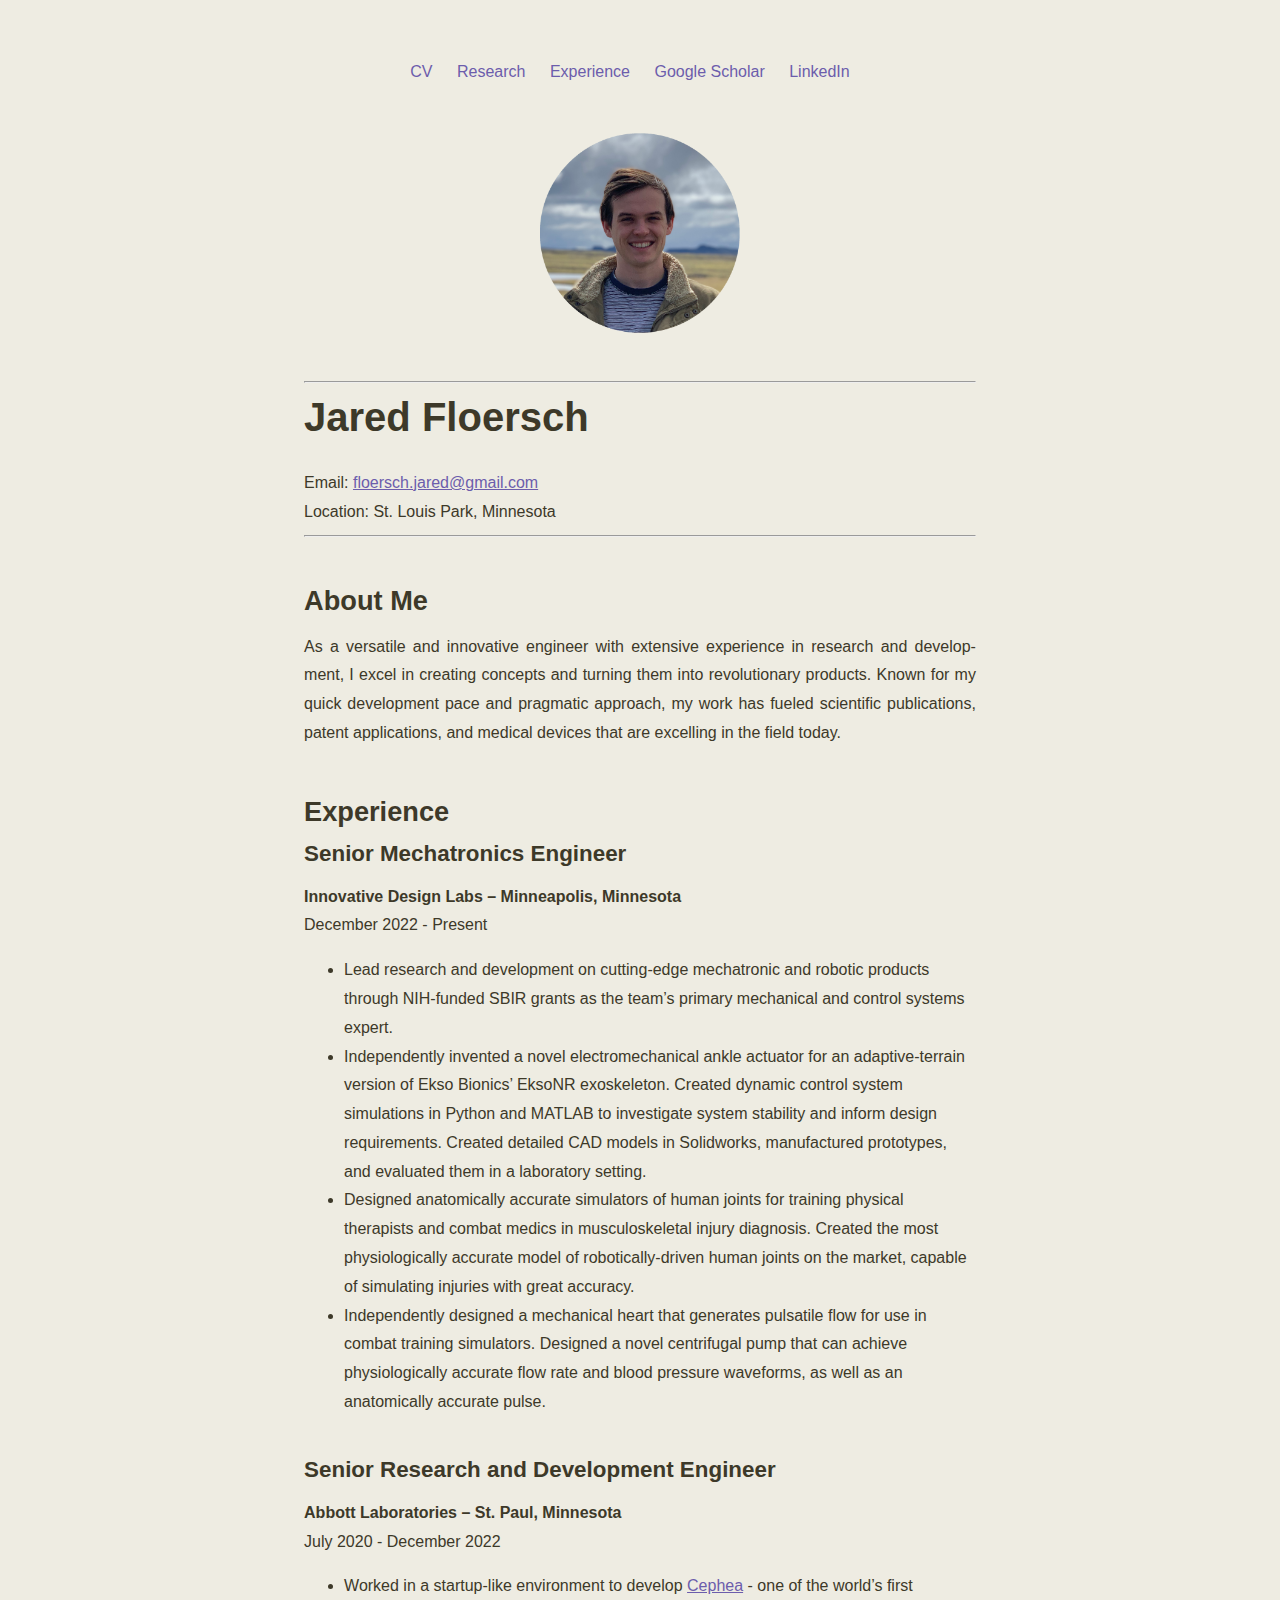
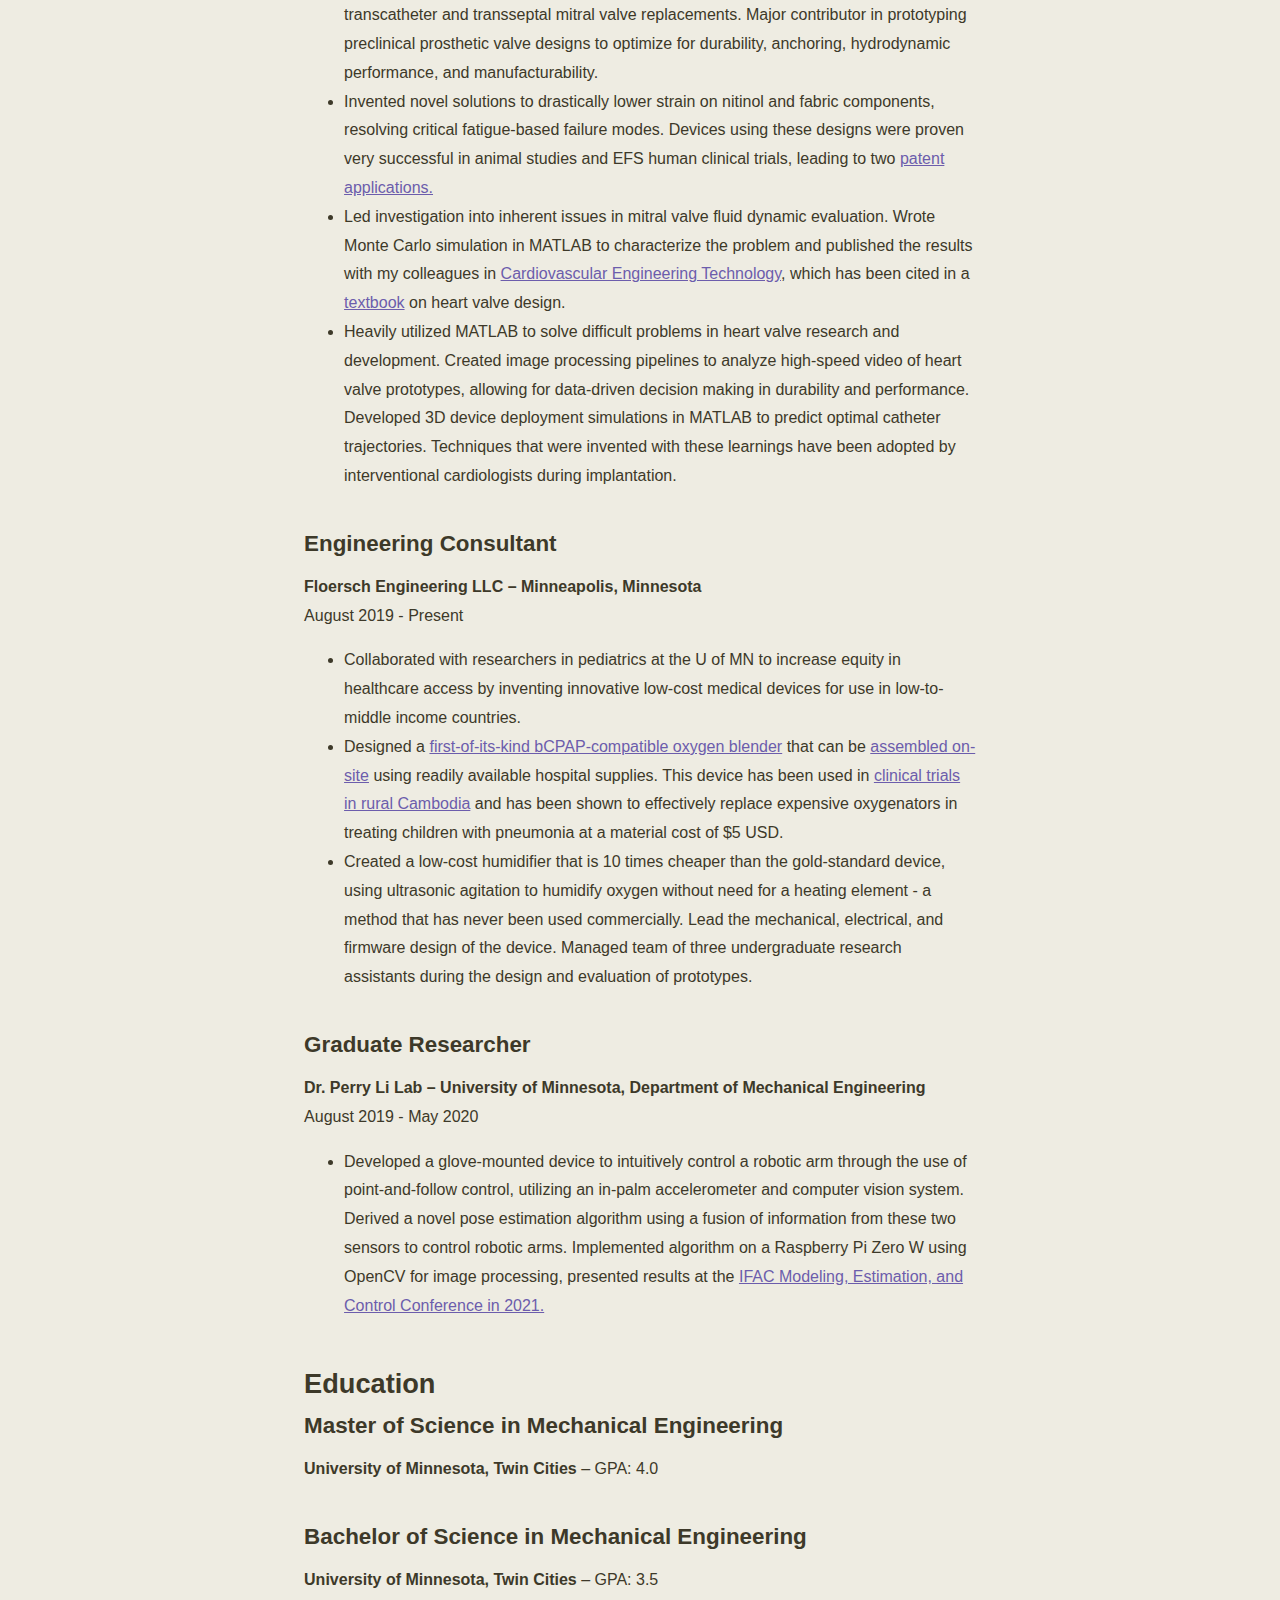
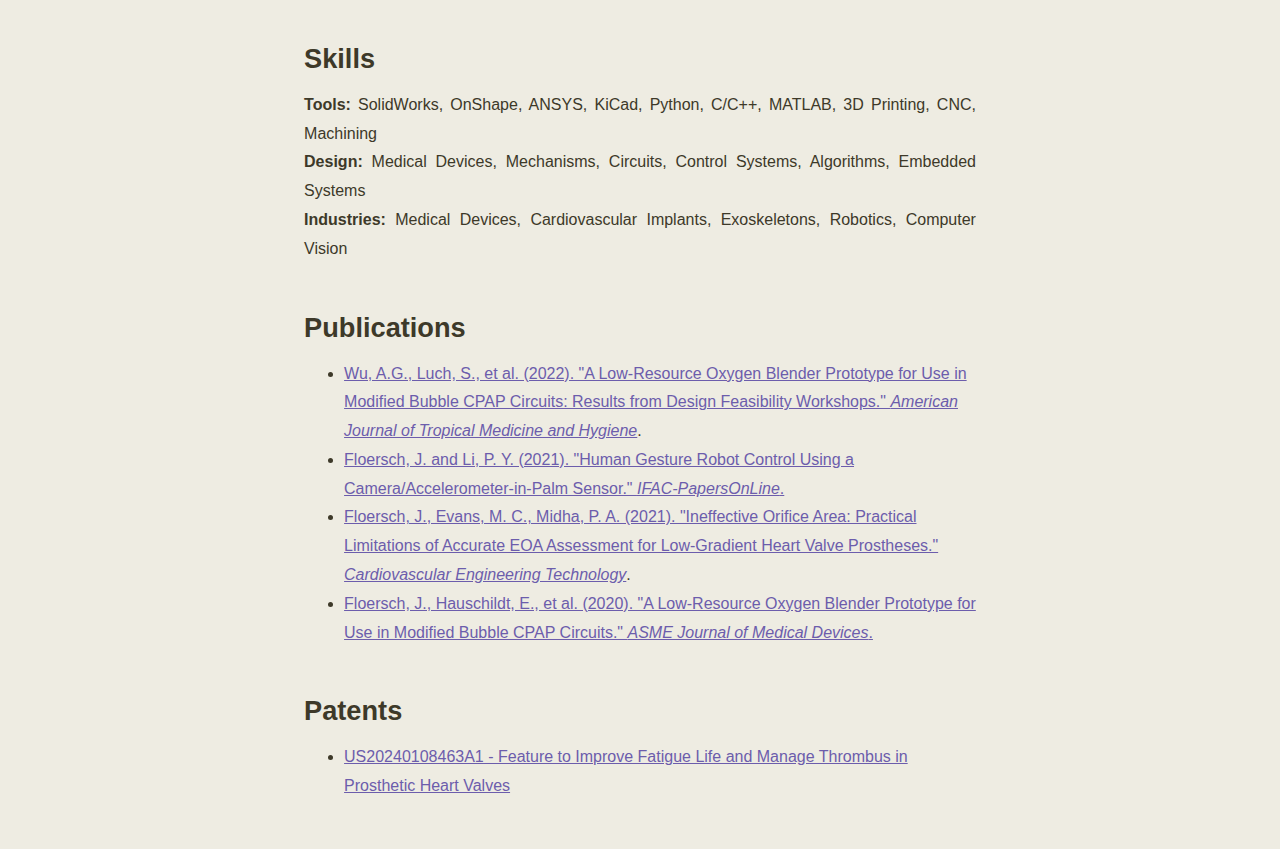
==== commit cdd537bd: "updated styles and added patents" ====
--- a/index.html
+++ b/index.html
@@ -1,7 +1,6 @@
 <!DOCTYPE html>
 <html lang="en">
-<head>
-    <meta charset="UTF-8">
+    <meta name="viewport" content="width=device-width, initial-scale=1" charset="UTF-8">
     <title>Jared Floersch - Resume</title>
     <link rel="stylesheet" href="styles.css">
 </head>
@@ -10,9 +9,10 @@
     <nav>
         <ul>
             <li><a href="JaredFloerschResume.pdf" target="_blank" aria-label="Open CV in a new tab" rel="noopener noreferrer">CV</a></li>
-            <li><a href="https://scholar.google.com/citations?user=ttcZefAAAAAJ&hl=en&oi=ao">Google Scholar</a></li>
             <li><a href="#research">Research</a></li>
             <li><a href="#experience">Experience</a></li>
+            <li><a href="https://scholar.google.com/citations?user=ttcZefAAAAAJ&hl=en&oi=ao">Google Scholar</a></li>
+            <li><a href="https://www.linkedin.com/in/jfloersch/">LinkedIn</a></li>
         </ul>
     </nav>
 
@@ -23,8 +23,7 @@
     <hr>
     <h1>Jared Floersch</h1>
     <p>Email: <a href="mailto:floersch.jared@gmail.com">floersch.jared@gmail.com</a><br>
-    Phone: 763-226-9125<br>
-    Location: Minneapolis, Minnesota</p>
+    Location: St. Louis Park, Minnesota</p>
 
     <hr>
 
@@ -47,7 +46,7 @@
     July 2020 - December 2022</p>
     <ul>
         <li>Worked in a startup-like environment to develop <a href="http://doi.org/10.1016/j.jcin.2020.08.006">Cephea</a> - one of the world’s first transcatheter and transseptal mitral valve replacements. Major contributor in prototyping preclinical prosthetic valve designs to optimize for durability, anchoring, hydrodynamic performance, and manufacturability.</li>
-        <li>Invented novel solutions to drastically lower strain on nitinol and fabric components, resolving critical fatigue-based failure modes. Devices using these designs were proven very successful in animal studies and EFS human clinical trials, leading to two patent applications.</li>
+        <li>Invented novel solutions to drastically lower strain on nitinol and fabric components, resolving critical fatigue-based failure modes. Devices using these designs were proven very successful in animal studies and EFS human clinical trials, leading to two <a href="https://patentimages.storage.googleapis.com/bd/63/2b/496338fb26ebec/US20240108463A1.pdf">patent applications.</a></li>
         <li>Led investigation into inherent issues in mitral valve fluid dynamic evaluation. Wrote Monte Carlo simulation in MATLAB to characterize the problem and published the results with my colleagues in <a href="https://doi.org/10.1007/s13239-021-00548-5">Cardiovascular Engineering Technology</a>, which has been cited in a <a href="https://doi.org/10.1007/978-3-031-25541-0_15">textbook</a> on heart valve design.</li>
         <li>Heavily utilized MATLAB to solve difficult problems in heart valve research and development. Created image processing pipelines to analyze high-speed video of heart valve prototypes, allowing for data-driven decision making in durability and performance. Developed 3D device deployment simulations in MATLAB to predict optimal catheter trajectories. Techniques that were invented with these learnings have been adopted by interventional cardiologists during implantation.</li>
     </ul>
@@ -65,7 +64,7 @@
     <p><strong>Dr. Perry Li Lab – University of Minnesota, Department of Mechanical Engineering</strong><br>
     August 2019 - May 2020</p>
     <ul>
-        <li>Developed a glove-mounted device to intuitively control a robotic arm through the use of point-and-follow control, utilizing an in-palm accelerometer and computer vision system. Derived a novel pose estimation algorithm using a fusion of information from these two sensors to control robotic arms. Implemented algorithm on a Raspberry Pi Zero W using OpenCV for image processing, presented results at the IFAC Modeling, Estimation, and Control Conference in 2021.
+        <li>Developed a glove-mounted device to intuitively control a robotic arm through the use of point-and-follow control, utilizing an in-palm accelerometer and computer vision system. Derived a novel pose estimation algorithm using a fusion of information from these two sensors to control robotic arms. Implemented algorithm on a Raspberry Pi Zero W using OpenCV for image processing, presented results at the <a href="https://doi.org/10.1016/j.ifacol.2021.11.188">IFAC Modeling, Estimation, and Control Conference in 2021.</a>
     </ul>
 
     <h2>Education</h2>
@@ -82,10 +81,14 @@
 
     <h2>Publications</h2>
     <ul>
-        <li>Wu, A.G., Luch, S., et al. (2022). "A Low-Resource Oxygen Blender Prototype for Use in Modified Bubble CPAP Circuits: Results from Design Feasibility Workshops." <em>American Journal of Tropical Medicine and Hygiene</em>.</li>
-        <li>Floersch, J. and Li, P. Y. (2021). "Human Gesture Robot Control Using a Camera/Accelerometer-in-Palm Sensor." <em>IFAC-PapersOnLine</em>.</li>
-        <li>Floersch, J., Evans, M. C., Midha, P. A. (2021). "Ineffective Orifice Area: Practical Limitations of Accurate EOA Assessment for Low-Gradient Heart Valve Prostheses." <em>Cardiovascular Engineering Technology</em>.</li>
-        <li>Floersch, J., Hauschildt, E., et al. (2020). "A Low-Resource Oxygen Blender Prototype for Use in Modified Bubble CPAP Circuits." <em>ASME Journal of Medical Devices</em>.</li>
+        <li><a href="http://doi.org/10.4269/ajtmh.22-0091">Wu, A.G., Luch, S., et al. (2022). "A Low-Resource Oxygen Blender Prototype for Use in Modified Bubble CPAP Circuits: Results from Design Feasibility Workshops." <em>American Journal of Tropical Medicine and Hygiene</em></a>.</li>
+        <li><a href="https://doi.org/10.1016/j.ifacol.2021.11.188">Floersch, J. and Li, P. Y. (2021). "Human Gesture Robot Control Using a Camera/Accelerometer-in-Palm Sensor." <em>IFAC-PapersOnLine</em>.</a></li>
+        <li><a href="https://doi.org/10.1007/s13239-021-00548-5">Floersch, J., Evans, M. C., Midha, P. A. (2021). "Ineffective Orifice Area: Practical Limitations of Accurate EOA Assessment for Low-Gradient Heart Valve Prostheses." <em>Cardiovascular Engineering Technology</em></a>.</li>
+        <li><a href="https://doi.org/10.1115/1.4045899">Floersch, J., Hauschildt, E., et al. (2020). "A Low-Resource Oxygen Blender Prototype for Use in Modified Bubble CPAP Circuits." <em>ASME Journal of Medical Devices</em>.</a></li>
+    </ul>
+    <h2>Patents</h2>
+    <ul>
+        <li><a href="https://patentimages.storage.googleapis.com/bd/63/2b/496338fb26ebec/US20240108463A1.pdf">US20240108463A1 - Feature to Improve Fatigue Life and Manage Thrombus in Prosthetic Heart Valves</a></li>
     </ul>
 </body>
 </html>
--- a/styles.css
+++ b/styles.css
@@ -4,7 +4,7 @@
  * Source: https://github.com/vincentdoerig/latex-css
  * Licensed under MIT (https://github.com/vincentdoerig/latex-css/blob/master/LICENSE)
 */
-
+/* 
 @font-face {
     font-family: 'Latin Modern';
     font-style: normal;
@@ -91,7 +91,7 @@
     font-weight: 600;
     font-display: swap;
     src: url('./fonts/Libertinus-semibold-italic.woff2') format('woff2');
-}
+} */
 
 /* Box sizing rules */
 *,
@@ -102,9 +102,10 @@
 
 
 :root {
-        --body-color: hsl(0, 0%, 86%);
-        --body-bg-color: hsl(0, 0%, 16%);
-        --link-visited: hsl(196 80% 77%);
+        --body-color: hsl(48, 20%, 20%);
+        --body-bg-color: hsl(50, 26%, 91%);
+        --link: hsl(251, 32%, 52%);
+        --link-visited: hsl(251, 32%, 52%);
         --link-focus-outline: hsl(215, 63%, 73%);
         --pre-bg-color: hsl(0, 1%, 25%);
         --kbd-bg-color: hsl(0, 0%, 16%);
@@ -182,10 +183,13 @@
 /* Media query for mobile devices */
 @media (max-width: 768px) {
     body {
-        max-width: 100%; /* Makes the text span edge-to-edge on mobile */
-        padding: 1rem 0.5rem; /* Adjust padding for smaller screens */
+        max-width: 100%; /* Allows the text to span the full width of the screen */
+        padding: 1rem 15; /* Removes horizontal padding */
+        margin: 0 auto; /* Ensures there is no additional margin affecting layout */
+        font-size: 16px; /* Increase the font size on mobile devices for better readability */
     }
 }
+
 
 /* Justify and hyphenate all paragraphs */
 p {
@@ -223,7 +227,9 @@
 }
 
 /* Make links red */
-a,
+a {
+    color: var(--link);
+}
 a:visited {
     color: var(--link-visited);
 }
@@ -736,7 +742,7 @@
 }
 
 nav ul li a {
-        color: white; /* Sets text color */
+        color: hsl(251, 32%, 52%); /* Sets text color */
         text-decoration: none; /* Removes underline from links */
         font-size: 16px;
 }
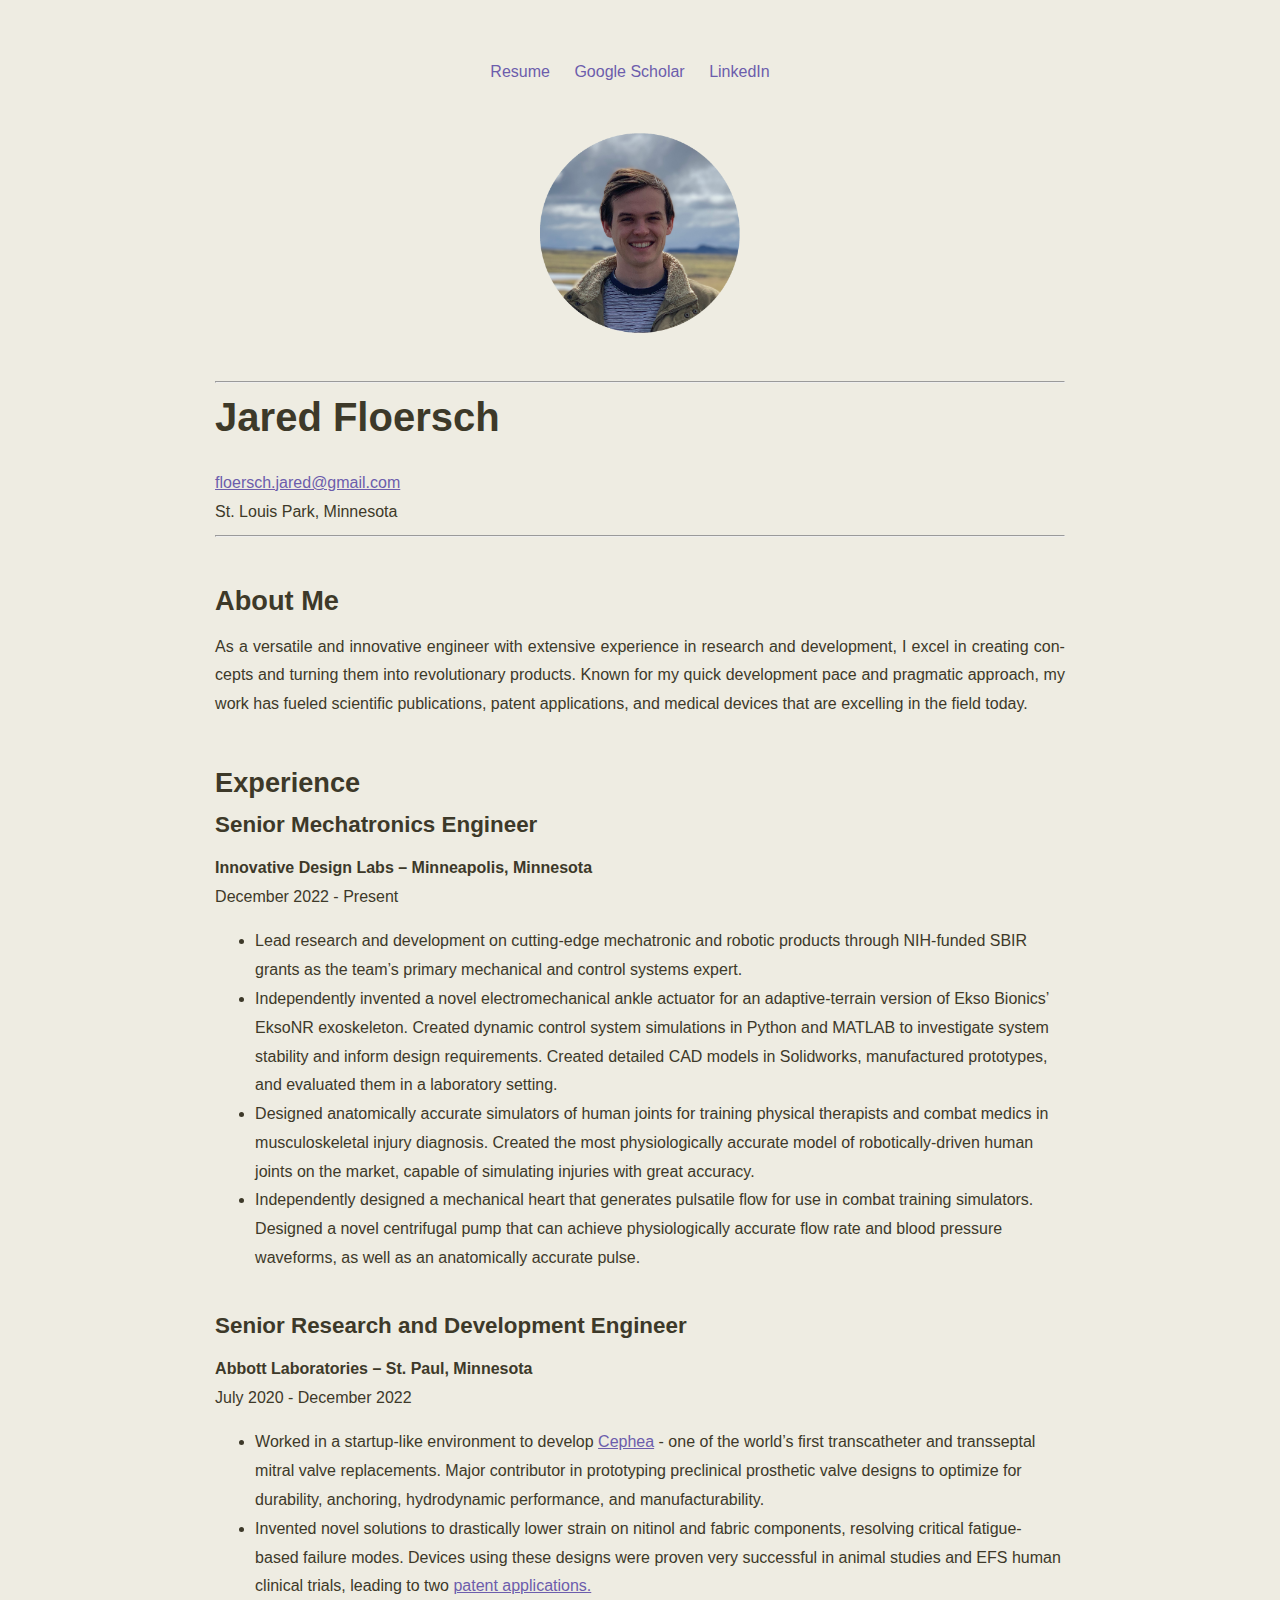
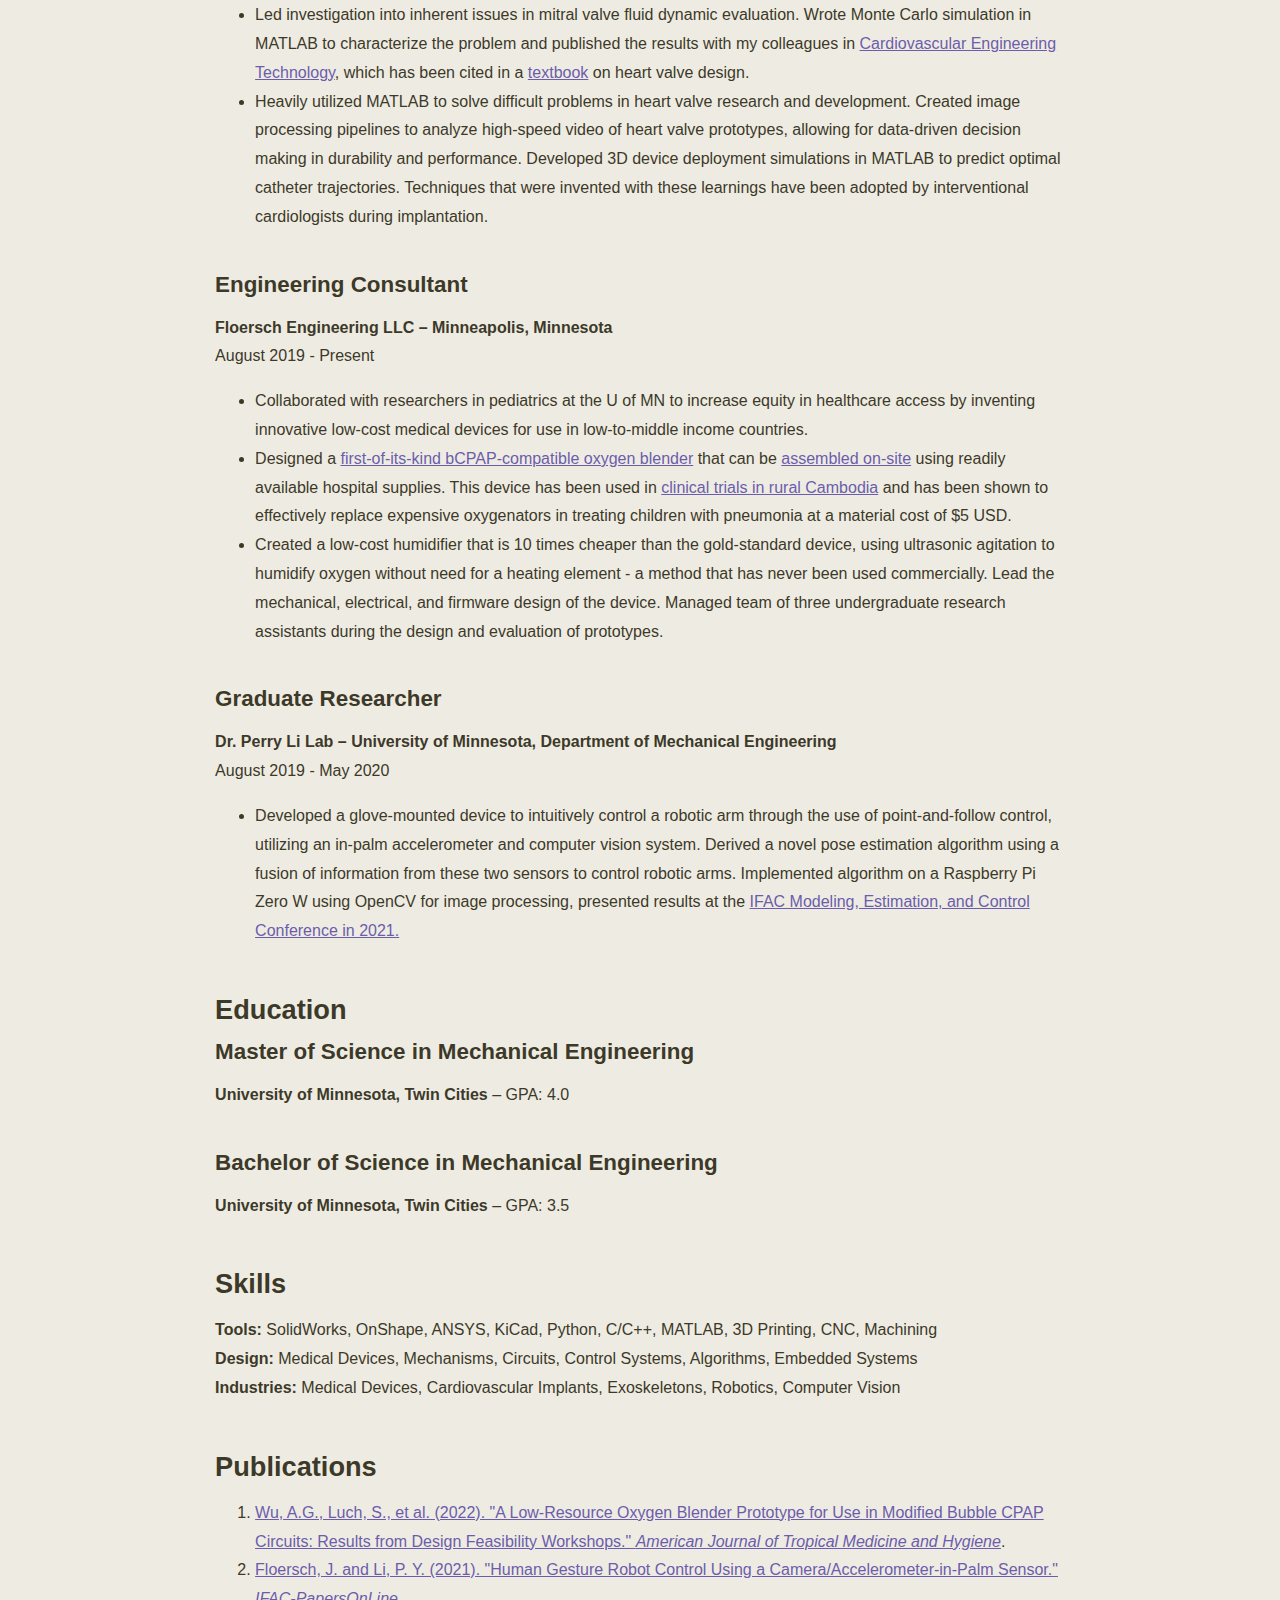
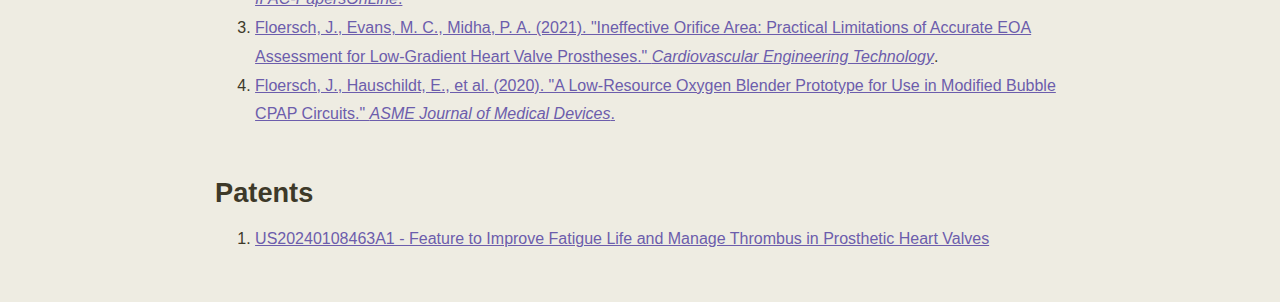
==== commit 8079461f: "tweaks to nav" ====
--- a/index.html
+++ b/index.html
@@ -8,9 +8,7 @@
 <body>
     <nav>
         <ul>
-            <li><a href="JaredFloerschResume.pdf" target="_blank" aria-label="Open CV in a new tab" rel="noopener noreferrer">CV</a></li>
-            <li><a href="#research">Research</a></li>
-            <li><a href="#experience">Experience</a></li>
+            <li><a href="JaredFloerschResume.pdf" target="_blank" aria-label="Open resume in a new tab" rel="noopener noreferrer">Resume</a></li>
             <li><a href="https://scholar.google.com/citations?user=ttcZefAAAAAJ&hl=en&oi=ao">Google Scholar</a></li>
             <li><a href="https://www.linkedin.com/in/jfloersch/">LinkedIn</a></li>
         </ul>
@@ -21,9 +19,10 @@
     </div>
 
     <hr>
+
     <h1>Jared Floersch</h1>
-    <p>Email: <a href="mailto:floersch.jared@gmail.com">floersch.jared@gmail.com</a><br>
-    Location: St. Louis Park, Minnesota</p>
+    <p><a href="mailto:floersch.jared@gmail.com">floersch.jared@gmail.com</a><br>
+    St. Louis Park, Minnesota</p>
 
     <hr>
 
@@ -80,15 +79,15 @@
     <strong>Industries:</strong> Medical Devices, Cardiovascular Implants, Exoskeletons, Robotics, Computer Vision</p>
 
     <h2>Publications</h2>
-    <ul>
+    <ol>
         <li><a href="http://doi.org/10.4269/ajtmh.22-0091">Wu, A.G., Luch, S., et al. (2022). "A Low-Resource Oxygen Blender Prototype for Use in Modified Bubble CPAP Circuits: Results from Design Feasibility Workshops." <em>American Journal of Tropical Medicine and Hygiene</em></a>.</li>
         <li><a href="https://doi.org/10.1016/j.ifacol.2021.11.188">Floersch, J. and Li, P. Y. (2021). "Human Gesture Robot Control Using a Camera/Accelerometer-in-Palm Sensor." <em>IFAC-PapersOnLine</em>.</a></li>
         <li><a href="https://doi.org/10.1007/s13239-021-00548-5">Floersch, J., Evans, M. C., Midha, P. A. (2021). "Ineffective Orifice Area: Practical Limitations of Accurate EOA Assessment for Low-Gradient Heart Valve Prostheses." <em>Cardiovascular Engineering Technology</em></a>.</li>
         <li><a href="https://doi.org/10.1115/1.4045899">Floersch, J., Hauschildt, E., et al. (2020). "A Low-Resource Oxygen Blender Prototype for Use in Modified Bubble CPAP Circuits." <em>ASME Journal of Medical Devices</em>.</a></li>
-    </ul>
+    </ol>
     <h2>Patents</h2>
-    <ul>
+    <ol>
         <li><a href="https://patentimages.storage.googleapis.com/bd/63/2b/496338fb26ebec/US20240108463A1.pdf">US20240108463A1 - Feature to Improve Fatigue Life and Manage Thrombus in Prosthetic Heart Valves</a></li>
-    </ul>
+    </ol>
 </body>
 </html>
--- a/styles.css
+++ b/styles.css
@@ -170,7 +170,7 @@
     font-family: 'Helvetica', 'Arial', sans-serif;
     font-size: 16px;
     line-height: 1.8;
-    max-width: 80ch; /* Keeps the max-width for desktop */
+    max-width: 100ch; /* Keeps the max-width for desktop */
     min-height: 100vh;
     overflow-x: hidden;
     margin: 0 auto;
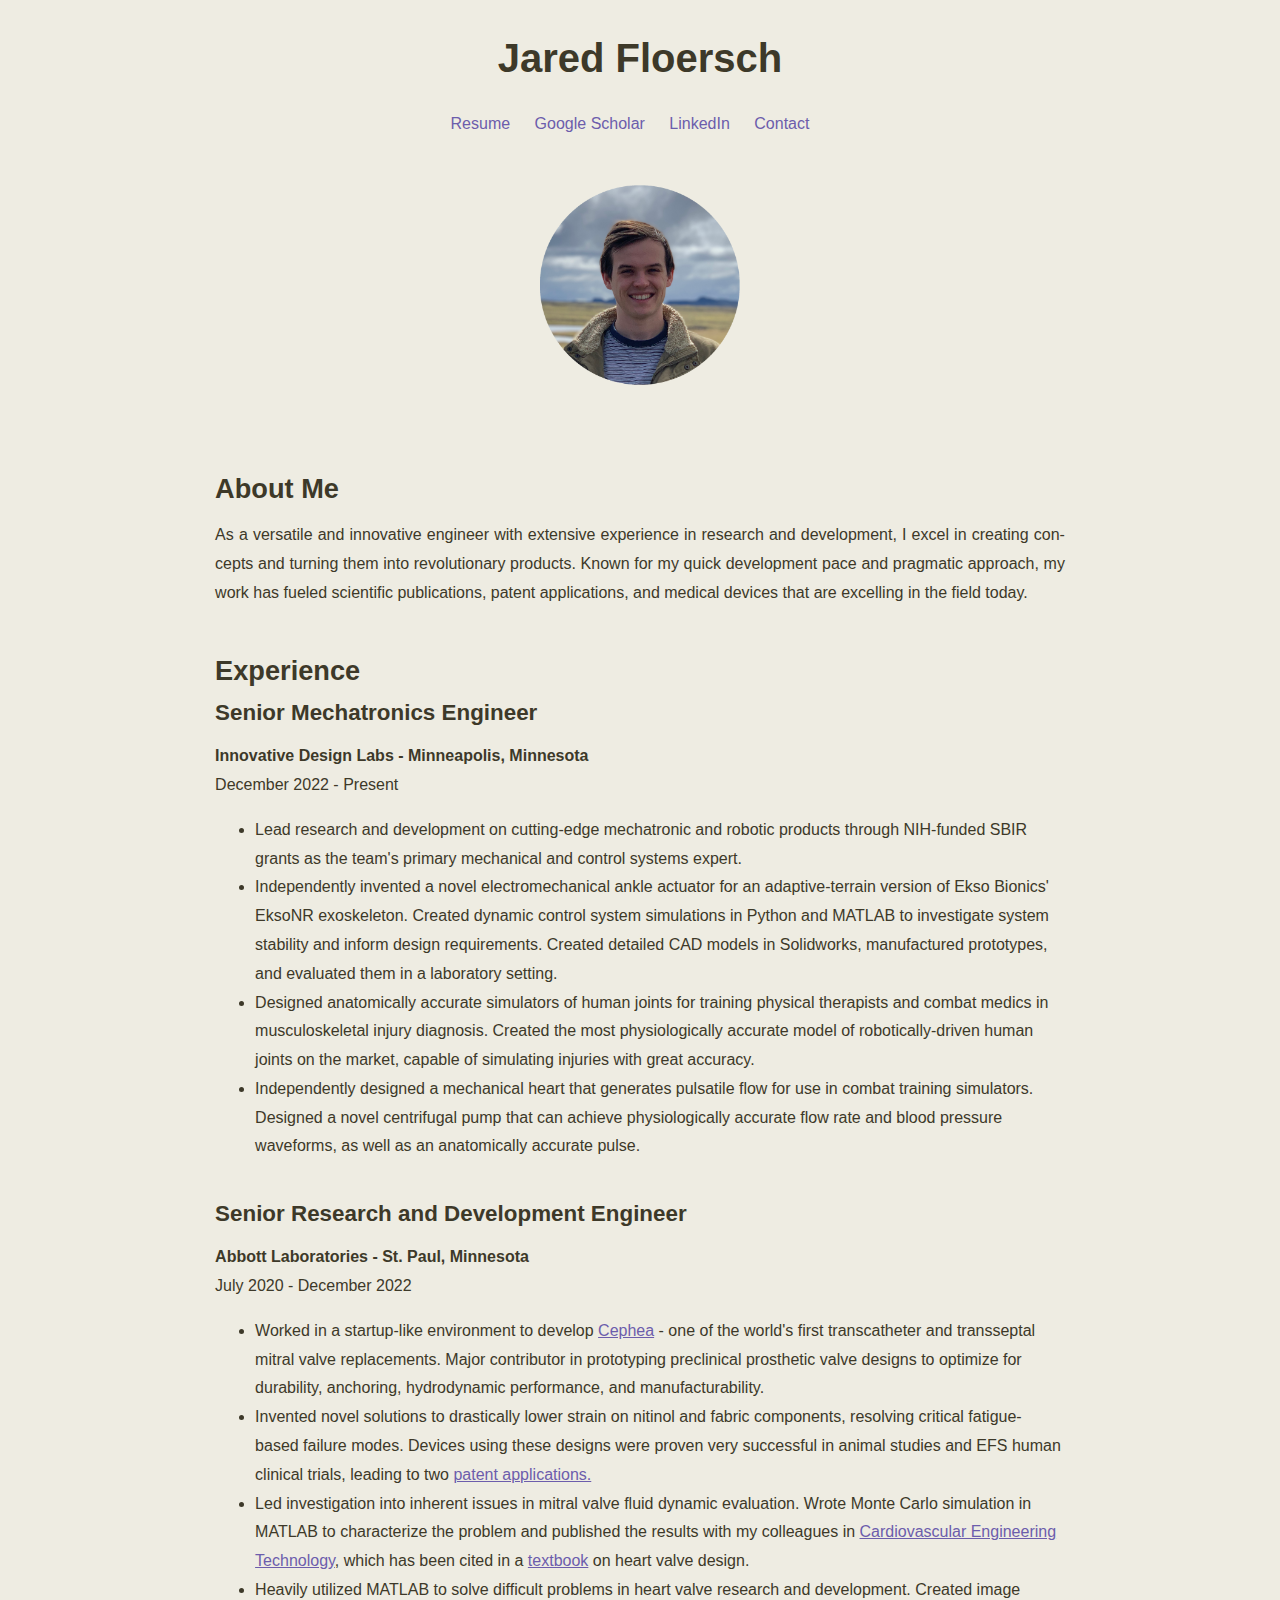
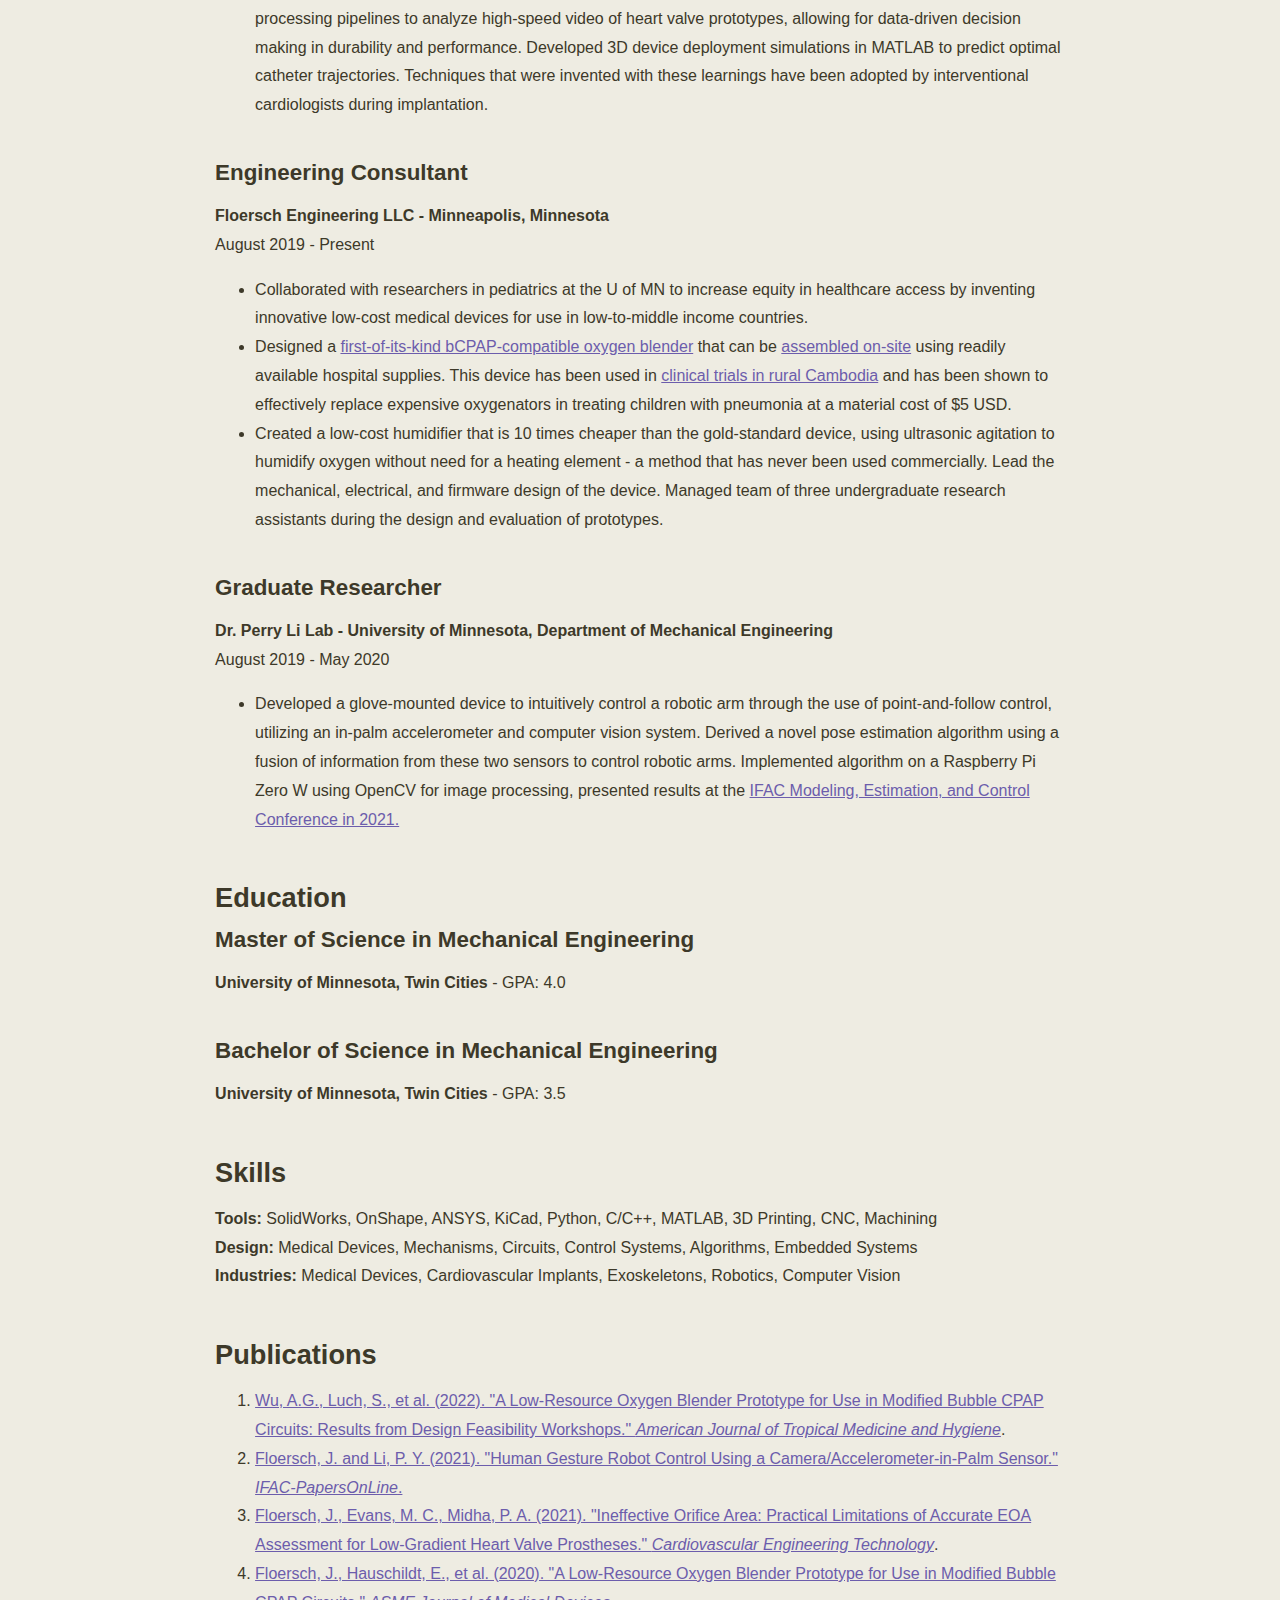
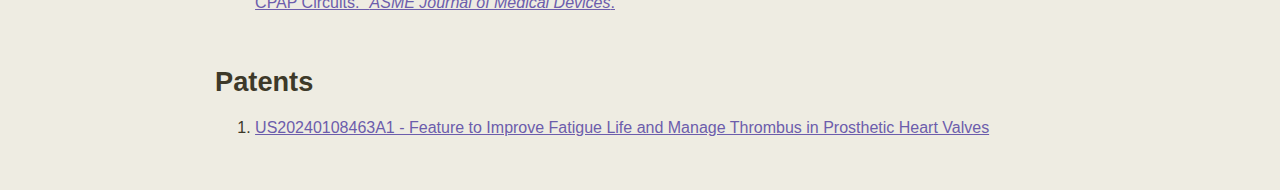
==== commit 6fdabe5f: "layout changes" ====
--- a/index.html
+++ b/index.html
@@ -6,11 +6,16 @@
 </head>
 
 <body>
+
+
+    <h1>Jared Floersch</h1>
+
     <nav>
         <ul>
             <li><a href="JaredFloerschResume.pdf" target="_blank" aria-label="Open resume in a new tab" rel="noopener noreferrer">Resume</a></li>
             <li><a href="https://scholar.google.com/citations?user=ttcZefAAAAAJ&hl=en&oi=ao">Google Scholar</a></li>
             <li><a href="https://www.linkedin.com/in/jfloersch/">LinkedIn</a></li>
+            <li><a href="mailto:floersch.jared@gmail.com">Contact</a></li>
         </ul>
     </nav>
 
@@ -18,40 +23,33 @@
         <img src="pfp_circ.png" alt="Profile Photo" width="200">
     </div>
 
-    <hr>
-
-    <h1>Jared Floersch</h1>
-    <p><a href="mailto:floersch.jared@gmail.com">floersch.jared@gmail.com</a><br>
-    St. Louis Park, Minnesota</p>
-
-    <hr>
 
     <h2>About Me</h2>
     <p>As a versatile and innovative engineer with extensive experience in research and development, I excel in creating concepts and turning them into revolutionary products. Known for my quick development pace and pragmatic approach, my work has fueled scientific publications, patent applications, and medical devices that are excelling in the field today.</p>
 
     <h2>Experience</h2>
     <h3>Senior Mechatronics Engineer</h3>
-    <p><strong>Innovative Design Labs – Minneapolis, Minnesota</strong><br>
+    <p><strong>Innovative Design Labs - Minneapolis, Minnesota</strong><br>
     December 2022 - Present</p>
     <ul>
-        <li>Lead research and development on cutting-edge mechatronic and robotic products through NIH-funded SBIR grants as the team’s primary mechanical and control systems expert.</li>
-        <li>Independently invented a novel electromechanical ankle actuator for an adaptive-terrain version of Ekso Bionics’ EksoNR exoskeleton. Created dynamic control system simulations in Python and MATLAB to investigate system stability and inform design requirements. Created detailed CAD models in Solidworks, manufactured prototypes, and evaluated them in a laboratory setting.</li>
+        <li>Lead research and development on cutting-edge mechatronic and robotic products through NIH-funded SBIR grants as the team's primary mechanical and control systems expert.</li>
+        <li>Independently invented a novel electromechanical ankle actuator for an adaptive-terrain version of Ekso Bionics' EksoNR exoskeleton. Created dynamic control system simulations in Python and MATLAB to investigate system stability and inform design requirements. Created detailed CAD models in Solidworks, manufactured prototypes, and evaluated them in a laboratory setting.</li>
         <li>Designed anatomically accurate simulators of human joints for training physical therapists and combat medics in musculoskeletal injury diagnosis. Created the most physiologically accurate model of robotically-driven human joints on the market, capable of simulating injuries with great accuracy.</li>
         <li>Independently designed a mechanical heart that generates pulsatile flow for use in combat training simulators. Designed a novel centrifugal pump that can achieve physiologically accurate flow rate and blood pressure waveforms, as well as an anatomically accurate pulse.</li>
     </ul>
 
     <h3>Senior Research and Development Engineer</h3>
-    <p><strong>Abbott Laboratories – St. Paul, Minnesota</strong><br>
+    <p><strong>Abbott Laboratories - St. Paul, Minnesota</strong><br>
     July 2020 - December 2022</p>
     <ul>
-        <li>Worked in a startup-like environment to develop <a href="http://doi.org/10.1016/j.jcin.2020.08.006">Cephea</a> - one of the world’s first transcatheter and transseptal mitral valve replacements. Major contributor in prototyping preclinical prosthetic valve designs to optimize for durability, anchoring, hydrodynamic performance, and manufacturability.</li>
+        <li>Worked in a startup-like environment to develop <a href="http://doi.org/10.1016/j.jcin.2020.08.006">Cephea</a> - one of the world's first transcatheter and transseptal mitral valve replacements. Major contributor in prototyping preclinical prosthetic valve designs to optimize for durability, anchoring, hydrodynamic performance, and manufacturability.</li>
         <li>Invented novel solutions to drastically lower strain on nitinol and fabric components, resolving critical fatigue-based failure modes. Devices using these designs were proven very successful in animal studies and EFS human clinical trials, leading to two <a href="https://patentimages.storage.googleapis.com/bd/63/2b/496338fb26ebec/US20240108463A1.pdf">patent applications.</a></li>
         <li>Led investigation into inherent issues in mitral valve fluid dynamic evaluation. Wrote Monte Carlo simulation in MATLAB to characterize the problem and published the results with my colleagues in <a href="https://doi.org/10.1007/s13239-021-00548-5">Cardiovascular Engineering Technology</a>, which has been cited in a <a href="https://doi.org/10.1007/978-3-031-25541-0_15">textbook</a> on heart valve design.</li>
         <li>Heavily utilized MATLAB to solve difficult problems in heart valve research and development. Created image processing pipelines to analyze high-speed video of heart valve prototypes, allowing for data-driven decision making in durability and performance. Developed 3D device deployment simulations in MATLAB to predict optimal catheter trajectories. Techniques that were invented with these learnings have been adopted by interventional cardiologists during implantation.</li>
     </ul>
 
     <h3>Engineering Consultant</h3>
-    <p><strong>Floersch Engineering LLC – Minneapolis, Minnesota</strong><br>
+    <p><strong>Floersch Engineering LLC - Minneapolis, Minnesota</strong><br>
     August 2019 - Present</p>
     <ul>
         <li>Collaborated with researchers in pediatrics at the U of MN to increase equity in healthcare access by inventing innovative low-cost medical devices for use in low-to-middle income countries.</li>
@@ -60,7 +58,7 @@
     </ul>
 
     <h3>Graduate Researcher</h3>
-    <p><strong>Dr. Perry Li Lab – University of Minnesota, Department of Mechanical Engineering</strong><br>
+    <p><strong>Dr. Perry Li Lab - University of Minnesota, Department of Mechanical Engineering</strong><br>
     August 2019 - May 2020</p>
     <ul>
         <li>Developed a glove-mounted device to intuitively control a robotic arm through the use of point-and-follow control, utilizing an in-palm accelerometer and computer vision system. Derived a novel pose estimation algorithm using a fusion of information from these two sensors to control robotic arms. Implemented algorithm on a Raspberry Pi Zero W using OpenCV for image processing, presented results at the <a href="https://doi.org/10.1016/j.ifacol.2021.11.188">IFAC Modeling, Estimation, and Control Conference in 2021.</a>
@@ -68,10 +66,10 @@
 
     <h2>Education</h2>
     <h3>Master of Science in Mechanical Engineering</h3>
-    <p><strong>University of Minnesota, Twin Cities</strong> – GPA: 4.0</p>
+    <p><strong>University of Minnesota, Twin Cities</strong> - GPA: 4.0</p>
 
     <h3>Bachelor of Science in Mechanical Engineering</h3>
-    <p><strong>University of Minnesota, Twin Cities</strong> – GPA: 3.5</p>
+    <p><strong>University of Minnesota, Twin Cities</strong> - GPA: 3.5</p>
 
     <h2>Skills</h2>
     <p><strong>Tools:</strong> SolidWorks, OnShape, ANSYS, KiCad, Python, C/C++, MATLAB, 3D Printing, CNC, Machining<br>
--- a/styles.css
+++ b/styles.css
@@ -662,9 +662,10 @@
 
 /* Heading typography */
 h1 {
+    text-align: center;
     font-size: 2.5rem;
     line-height: 3.25rem;
-    margin-bottom: 1.625rem;
+    margin-bottom: 0rem;
 }
 
 h2 {
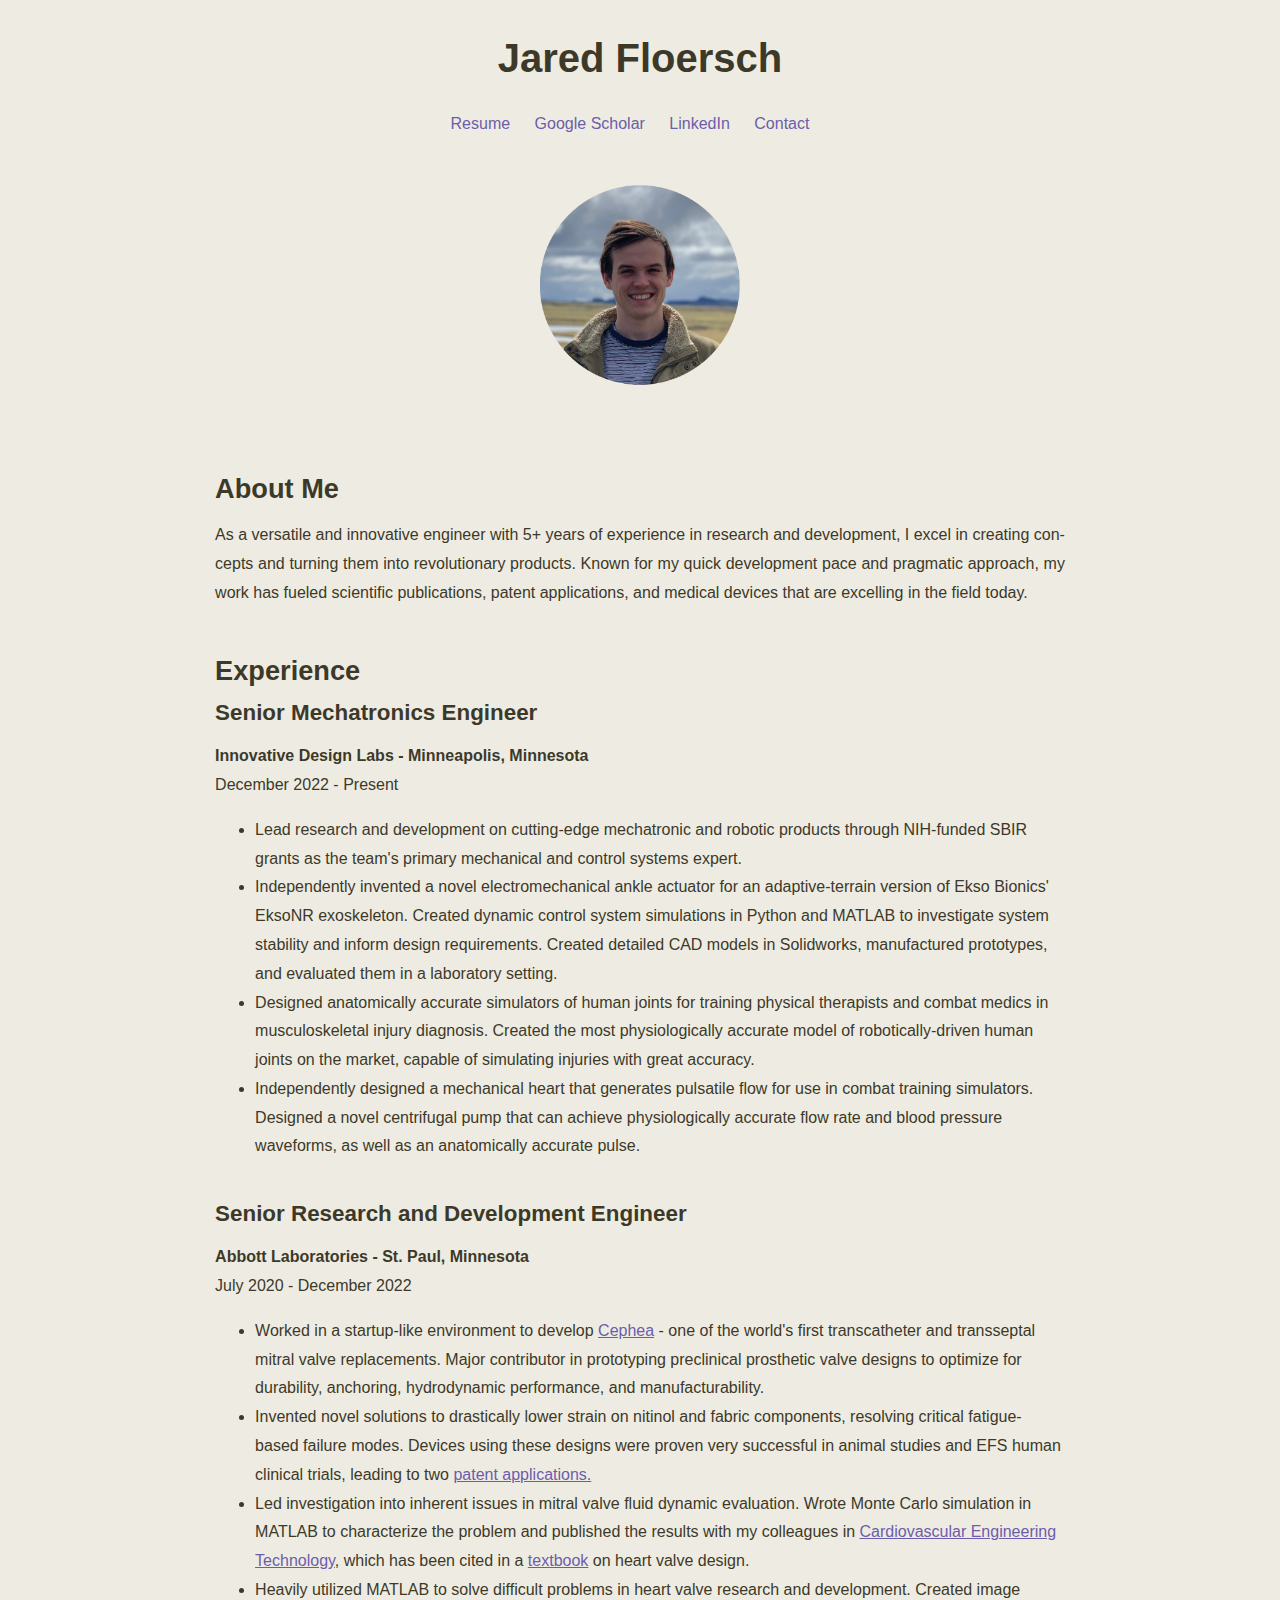
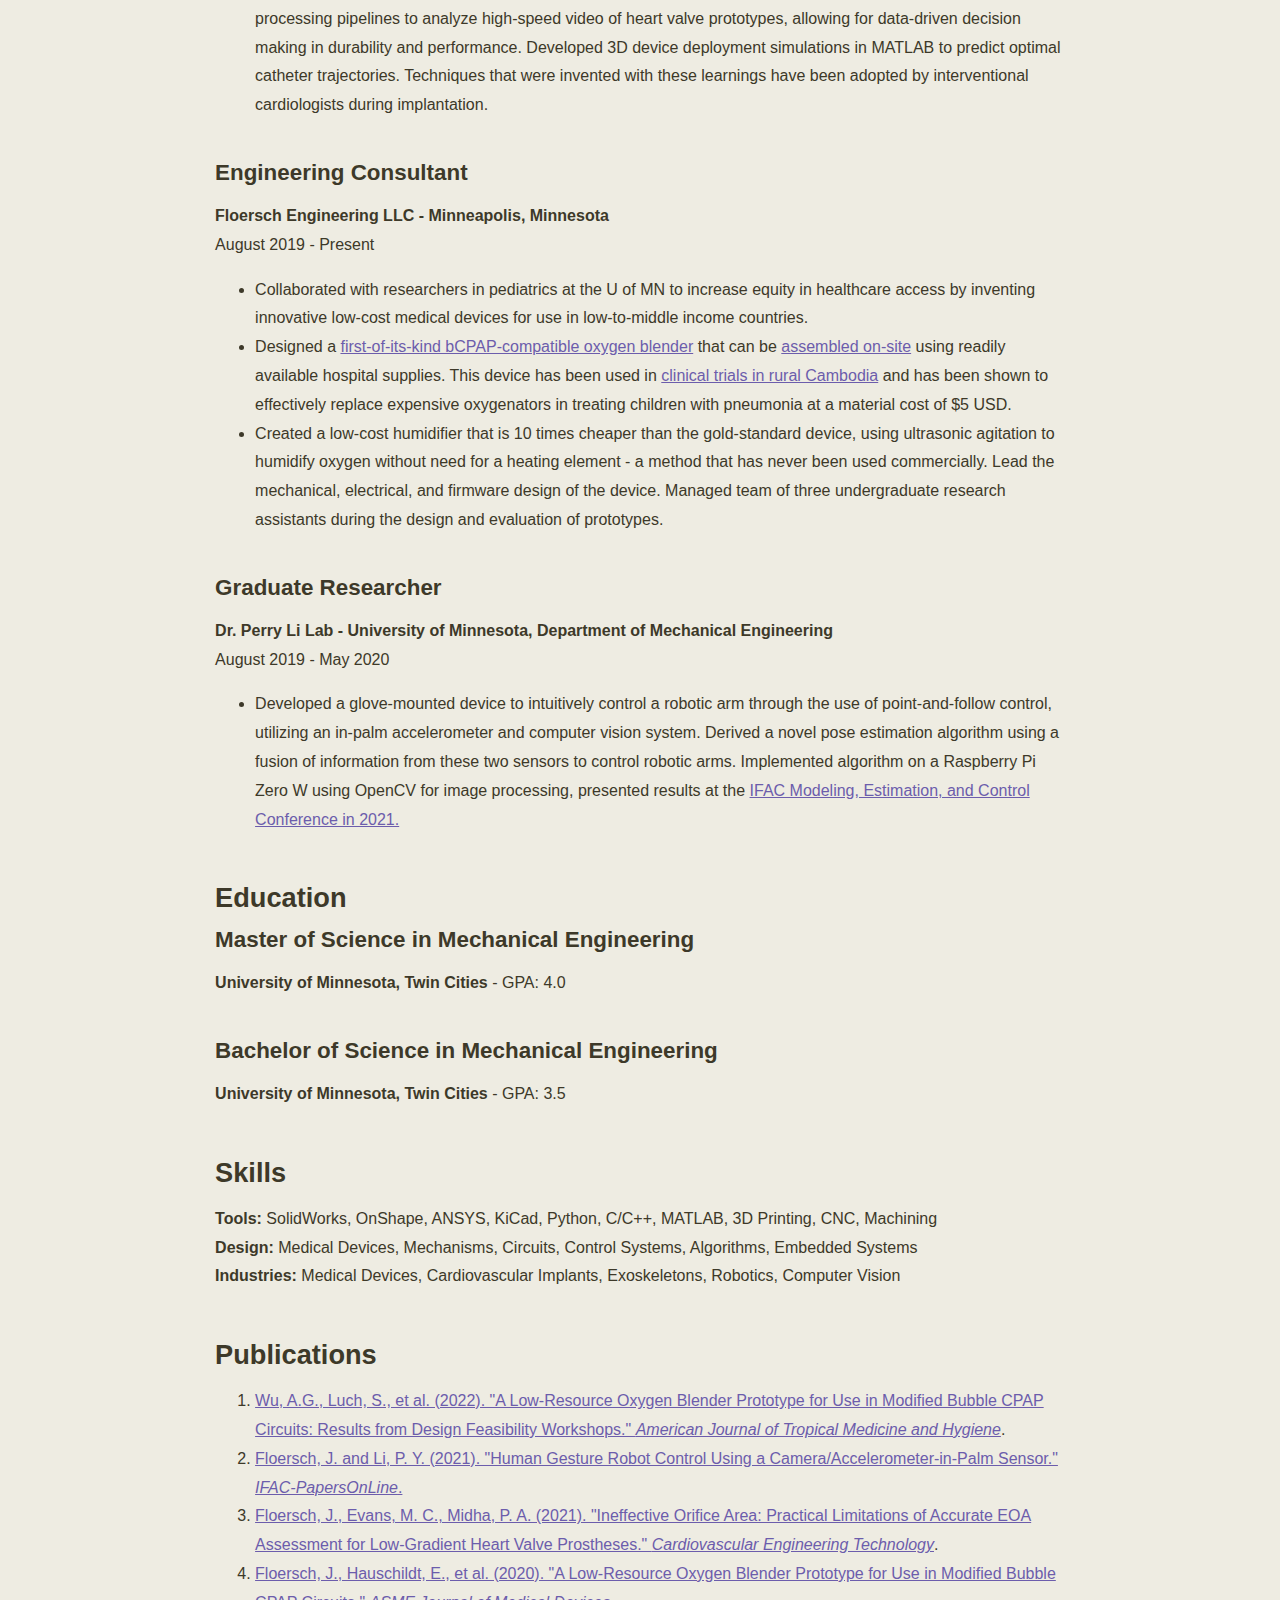
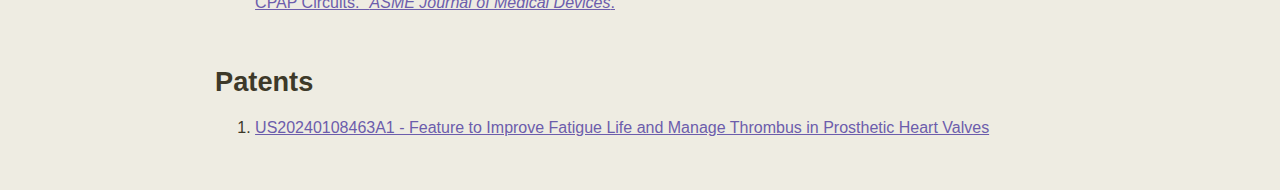
==== commit ce136b04: "updated w yoe in index" ====
--- a/index.html
+++ b/index.html
@@ -25,7 +25,7 @@
 
 
     <h2>About Me</h2>
-    <p>As a versatile and innovative engineer with extensive experience in research and development, I excel in creating concepts and turning them into revolutionary products. Known for my quick development pace and pragmatic approach, my work has fueled scientific publications, patent applications, and medical devices that are excelling in the field today.</p>
+    <p>As a versatile and innovative engineer with 5+ years of experience in research and development, I excel in creating concepts and turning them into revolutionary products. Known for my quick development pace and pragmatic approach, my work has fueled scientific publications, patent applications, and medical devices that are excelling in the field today.</p>
 
     <h2>Experience</h2>
     <h3>Senior Mechatronics Engineer</h3>
